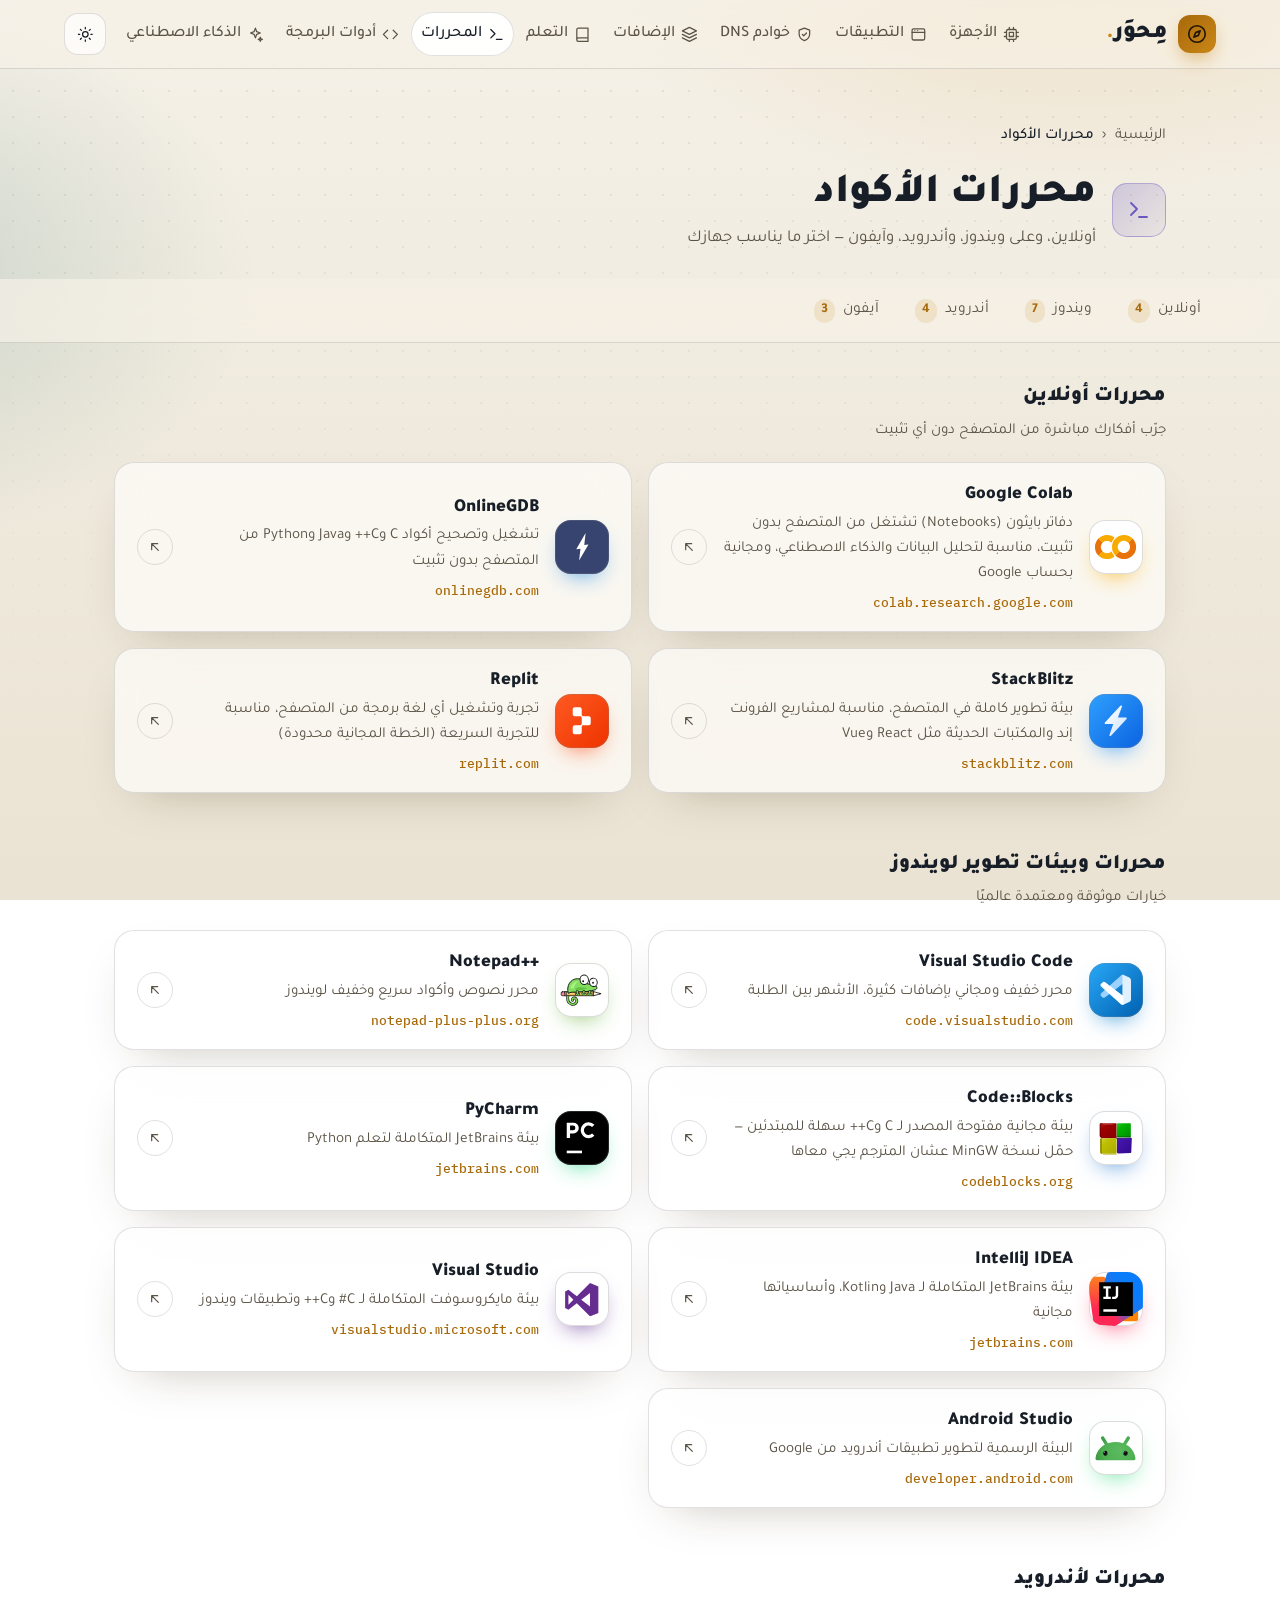
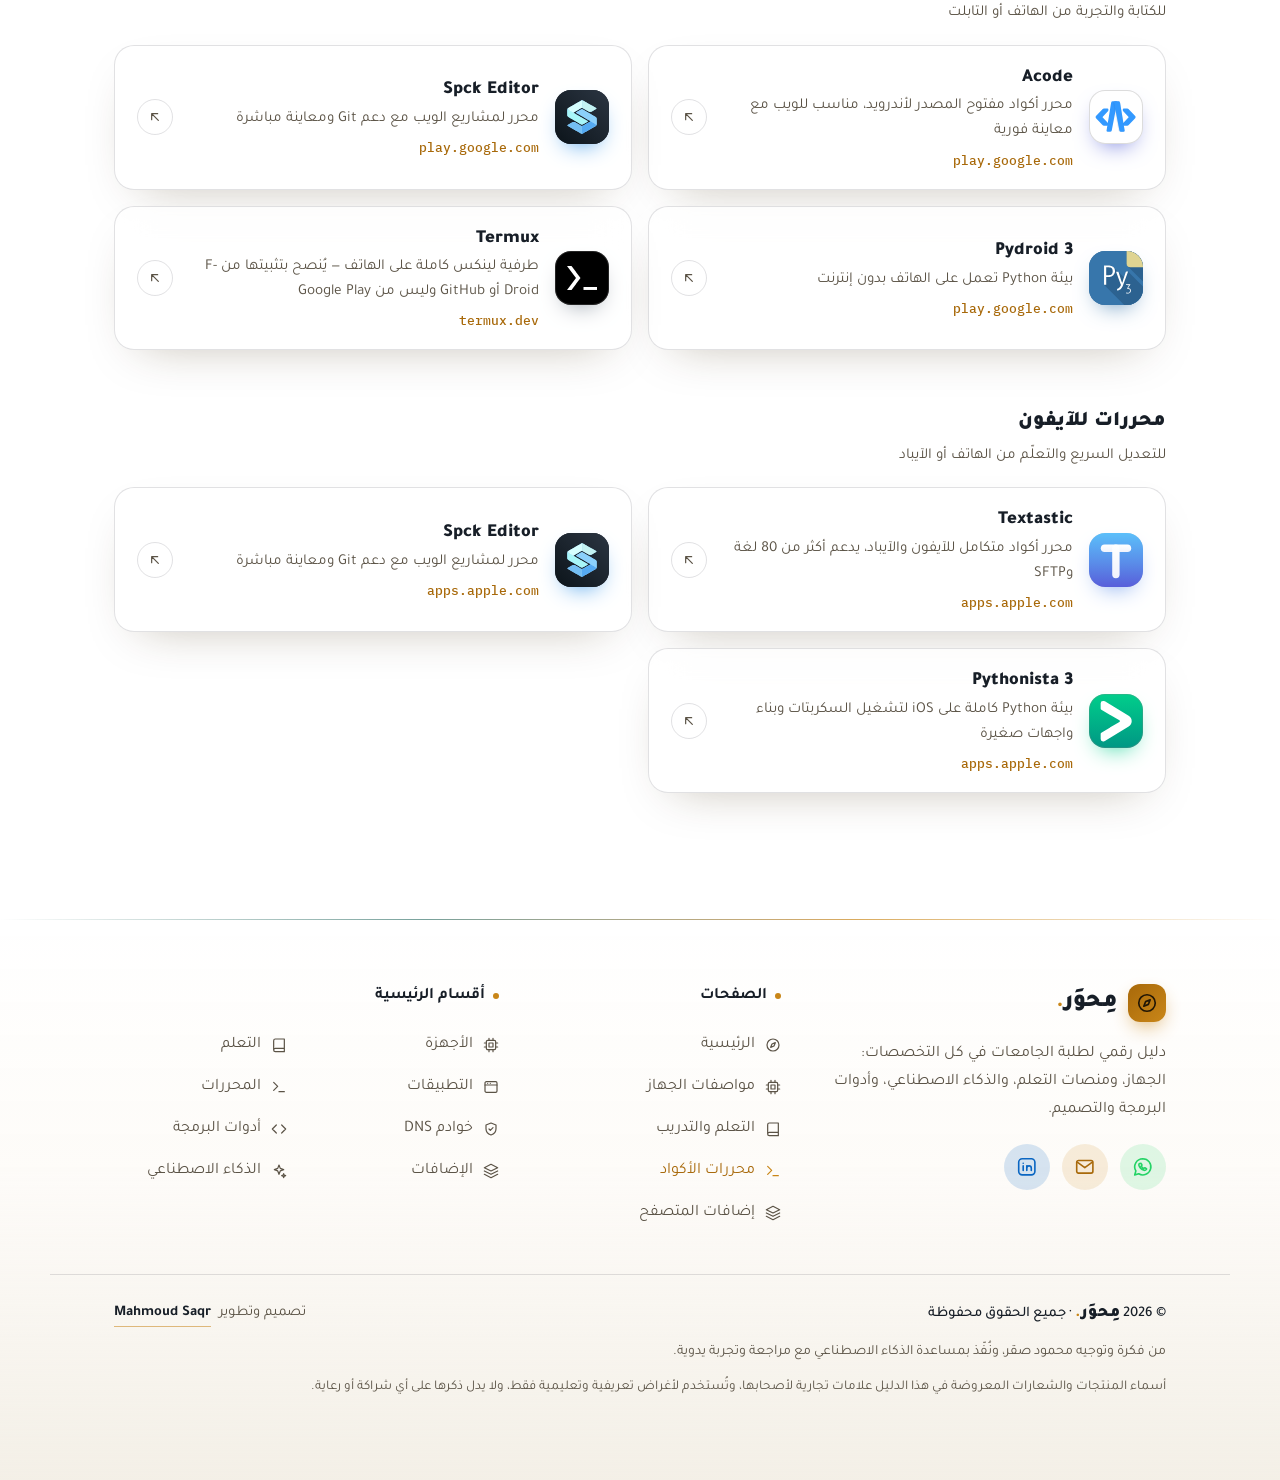
==== editors.html @ abe81de4 "Add PWA support (manifest, service worker, icons) and fix footer email link" ====
<!DOCTYPE html>
<html lang="ar" dir="rtl">
<head>
<meta charset="UTF-8">
<meta name="viewport" content="width=device-width, initial-scale=1, viewport-fit=cover">
<meta name="theme-color" content="#0B0F16">
<meta name="description" content="محررات أكواد أونلاين وعلى ويندوز وأندرويد وآيفون، اختر ما يناسب جهازك.">
<title>محررات الأكواد&nbsp;&nbsp;مِحوَر.</title>
<link rel="icon" href="assets/img/favicon.svg" type="image/svg+xml">
<link rel="manifest" href="manifest.webmanifest">
<link rel="apple-touch-icon" href="assets/img/apple-touch-icon.png">
<meta name="mobile-web-app-capable" content="yes">
<meta name="apple-mobile-web-app-capable" content="yes">
<meta name="apple-mobile-web-app-title" content="مِحوَر">
<meta name="apple-mobile-web-app-status-bar-style" content="black-translucent">
<script>
/* apply the saved theme before first paint (no flash when moving between pages) */
(function(){var r=document.documentElement,s=null;try{s=localStorage.getItem('mihwar-theme')}catch(e){}
var t=s||(matchMedia('(prefers-color-scheme: light)').matches?'light':'dark');r.dataset.theme=t;
var m=document.querySelector('meta[name=theme-color]');if(m)m.content=t==='light'?'#F5F1E8':'#0B0F16';})();
</script>
<script type="speculationrules">{"prefetch":[{"where":{"href_matches":"/*.html"},"eagerness":"moderate"}]}</script>
<link rel="preconnect" href="https://fonts.googleapis.com">
<link rel="preconnect" href="https://fonts.gstatic.com" crossorigin>
<link href="https://fonts.googleapis.com/css2?family=Tajawal:wght@400;500;700;900&family=IBM+Plex+Mono:wght@500&display=swap" rel="stylesheet">
<link rel="stylesheet" href="assets/css/base.css">
<link rel="stylesheet" href="assets/css/components.css">
<link rel="stylesheet" href="assets/css/editors.css">
</head>
<body id="top" data-page="editors">
<a class="skip" href="#main">تخطَّ إلى المحتوى</a>

<svg width="0" height="0" style="position:absolute" aria-hidden="true">
<defs>
<symbol id="compass" viewBox="0 0 24 24"><circle cx="12" cy="12" r="9"/><path d="m15.5 8.5-2 5-5 2 2-5z"/></symbol>
<symbol id="cpu" viewBox="0 0 24 24"><rect x="5" y="5" width="14" height="14" rx="2"/><rect x="9" y="9" width="6" height="6"/><path d="M9 2v3M15 2v3M9 19v3M15 19v3M2 9h3M2 15h3M19 9h3M19 15h3"/></symbol>
<symbol id="board" viewBox="0 0 24 24"><rect x="3" y="3" width="18" height="18" rx="3"/><path d="M8 8h4v4M12 12h4M8 16h3M16 8v.01M16 16v.01"/></symbol>
<symbol id="ram" viewBox="0 0 24 24"><rect x="2" y="7" width="20" height="10" rx="2"/><path d="M6 17v3M10 17v3M14 17v3M18 17v3M6 11h2M11 11h2M16 11h2"/></symbol>
<symbol id="monitor" viewBox="0 0 24 24"><rect x="2" y="4" width="20" height="13" rx="2"/><path d="M8 21h8M12 17v4"/></symbol>
<symbol id="drive" viewBox="0 0 24 24"><path d="M22 12H2M5.45 5.11 2 12v6a2 2 0 0 0 2 2h16a2 2 0 0 0 2-2v-6l-3.45-6.89A2 2 0 0 0 16.76 4H7.24a2 2 0 0 0-1.79 1.11zM6 16h.01M10 16h.01"/></symbol>
<symbol id="zap" viewBox="0 0 24 24"><path d="M13 2 3 14h9l-1 8 10-12h-9z"/></symbol>
<symbol id="gpu" viewBox="0 0 24 24"><rect x="2" y="7" width="20" height="10" rx="2"/><circle cx="8" cy="12" r="2.3"/><circle cx="15" cy="12" r="2.3"/><path d="M2 17v2M6 17v2M18 17v2M22 17v2"/></symbol>
<symbol id="battery" viewBox="0 0 24 24"><rect x="2" y="7" width="18" height="10" rx="2"/><path d="M22 10.5v3"/><path d="M6 12h8"/></symbol>
<symbol id="book" viewBox="0 0 24 24"><path d="M4 19.5A2.5 2.5 0 0 1 6.5 17H20V3H6.5A2.5 2.5 0 0 0 4 5.5zM4 19.5A2.5 2.5 0 0 0 6.5 22H20v-5"/></symbol>
<symbol id="code" viewBox="0 0 24 24"><path d="m16 18 6-6-6-6M8 6l-6 6 6 6"/></symbol>
<symbol id="globe" viewBox="0 0 24 24"><circle cx="12" cy="12" r="10"/><path d="M2 12h20M12 2a15 15 0 0 1 0 20 15 15 0 0 1 0-20"/></symbol>
<symbol id="search" viewBox="0 0 24 24"><circle cx="11" cy="11" r="7"/><path d="m21 21-4.3-4.3"/></symbol>
<symbol id="chat" viewBox="0 0 24 24"><path d="M21 15a2 2 0 0 1-2 2H7l-4 4V5a2 2 0 0 1 2-2h14a2 2 0 0 1 2 2z"/></symbol>
<symbol id="trophy" viewBox="0 0 24 24"><path d="M8 21h8M12 17v4M7 4h10v5a5 5 0 0 1-10 0zM17 5h3v2a3 3 0 0 1-3 3M7 5H4v2a3 3 0 0 0 3 3"/></symbol>
<symbol id="branch" viewBox="0 0 24 24"><path d="M6 3v12M18 9a3 3 0 1 0 0-6 3 3 0 0 0 0 6zM6 21a3 3 0 1 0 0-6 3 3 0 0 0 0 6zM18 9a9 9 0 0 1-9 9"/></symbol>
<symbol id="target" viewBox="0 0 24 24"><circle cx="12" cy="12" r="10"/><circle cx="12" cy="12" r="6"/><circle cx="12" cy="12" r="2"/></symbol>
<symbol id="layers" viewBox="0 0 24 24"><path d="m12 2 10 5-10 5L2 7zM2 12l10 5 10-5M2 17l10 5 10-5"/></symbol>
<symbol id="terminal" viewBox="0 0 24 24"><path d="m4 17 6-6-6-6M12 19h8"/></symbol>
<symbol id="window" viewBox="0 0 24 24"><rect x="3" y="4" width="18" height="16" rx="2"/><path d="M3 9h18M7 6.5h.01M11 6.5h.01"/></symbol>
<symbol id="bot" viewBox="0 0 24 24"><rect x="4" y="8" width="16" height="12" rx="3"/><path d="M12 8V4M9 13v2M15 13v2"/></symbol>
<symbol id="sparkles" viewBox="0 0 24 24"><path d="m12 3 1.9 5.1L19 10l-5.1 1.9L12 17l-1.9-5.1L5 10l5.1-1.9zM19 16l.8 2.2L22 19l-2.2.8L19 22l-.8-2.2L16 19l2.2-.8z"/></symbol>
<symbol id="out" viewBox="0 0 24 24"><path d="M17 17 7 7M16 7H7v9"/></symbol>
<symbol id="alert" viewBox="0 0 24 24"><path d="M10.3 3.9 1.8 18a2 2 0 0 0 1.7 3h17a2 2 0 0 0 1.7-3L13.7 3.9a2 2 0 0 0-3.4 0zM12 9v4M12 17h.01"/></symbol>
<symbol id="info" viewBox="0 0 24 24"><circle cx="12" cy="12" r="10"/><path d="M12 16v-4M12 8h.01"/></symbol>
<symbol id="shield" viewBox="0 0 24 24"><path d="M12 3 4.5 6v5.5c0 4.5 3.2 8 7.5 9.5 4.3-1.5 7.5-5 7.5-9.5V6zM9 12l2 2 4-4"/></symbol>
<symbol id="menu" viewBox="0 0 24 24"><path d="M4 6h16M4 12h16M4 18h16"/></symbol>
<symbol id="x" viewBox="0 0 24 24"><path d="M18 6 6 18M6 6l12 12"/></symbol>
<symbol id="sun" viewBox="0 0 24 24"><circle cx="12" cy="12" r="4"/><path d="M12 2v2M12 20v2M4.9 4.9l1.4 1.4M17.7 17.7l1.4 1.4M2 12h2M20 12h2M4.9 19.1l1.4-1.4M17.7 6.3l1.4-1.4"/></symbol>
<symbol id="moon" viewBox="0 0 24 24"><path d="M21 12.8A9 9 0 1 1 11.2 3a7 7 0 0 0 9.8 9.8z"/></symbol>
<symbol id="up" viewBox="0 0 24 24"><path d="M12 19V5M5 12l7-7 7 7"/></symbol>
<symbol id="arrow-l" viewBox="0 0 24 24"><path d="M19 12H5M11 6l-6 6 6 6"/></symbol>
<symbol id="arrow-r" viewBox="0 0 24 24"><path d="M5 12h14M13 6l6 6-6 6"/></symbol>
<symbol id="whatsapp" viewBox="0 0 24 24"><path d="M12 3a9 9 0 0 0-7.7 13.6L3 21l4.5-1.2A9 9 0 1 0 12 3z"/><path d="M9.2 8.3c.3-.4.9-.4 1.1.1l.7 1.5c.1.3 0 .6-.2.8l-.5.5c.6 1.1 1.5 2 2.7 2.6l.5-.5c.2-.2.5-.3.8-.2l1.5.7c.5.2.5.8.1 1.2-.8.9-2 1.1-3.1.6-2.6-1.1-4.4-3-5.1-5.4-.2-.9.1-1.5.5-1.9z"/></symbol><symbol id="linkedin" viewBox="0 0 24 24"><rect x="3" y="3" width="18" height="18" rx="4"/><path d="M8 11v5M8 8v.01M12 16v-5M12 13.500c0-1.400 1-2.500 2.500-2.500s2.500 1.100 2.500 2.500V16"/></symbol>
<symbol id="mail" viewBox="0 0 24 24"><rect x="3" y="5" width="18" height="14" rx="2"/><path d="m4 7 8 6 8-6"/></symbol>
<symbol id="ban" viewBox="0 0 24 24"><circle cx="12" cy="12" r="9"/><path d="M5.6 5.6l12.8 12.8"/></symbol>
<symbol id="family" viewBox="0 0 24 24"><circle cx="9" cy="8" r="3"/><path d="M3.5 19c0-3 2.5-5 5.5-5s5.5 2 5.5 5"/><circle cx="17" cy="9" r="2.4"/><path d="M16 14.2c2.6-.2 4.5 1.6 4.5 4.3"/></symbol>
<symbol id="router" viewBox="0 1 24 24"><path fill="currentColor" stroke="none" fill-rule="evenodd" d="M4.5 12.5h15A2.5 2.5 0 0 1 22 15v3a2.5 2.5 0 0 1-2.5 2.5h-15A2.5 2.5 0 0 1 2 18v-3a2.5 2.5 0 0 1 2.5-2.5zM5.5 15.6a1 1 0 1 0 0 2 1 1 0 0 0 0-2zM9.1 15.6a1 1 0 1 0 0 2 1 1 0 0 0 0-2z"/><path fill="none" stroke="currentColor" stroke-width="1.8" stroke-linecap="round" d="M6.5 12.5 4.6 5.5M17.5 12.5l1.9-7"/></symbol>
<symbol id="phone" viewBox="0 0 24 24"><rect x="7" y="3" width="10" height="18" rx="2.5"/><path d="M11 18h2"/></symbol>
<symbol id="os-android" viewBox="0 -1 24 24"><path fill="currentColor" stroke="none" fill-rule="evenodd" d="M3.5 17a8.5 8.5 0 0 1 17 0zM7.5 12.8a1.1 1.1 0 1 0 2.2 0 1.1 1.1 0 1 0-2.2 0zM14.3 12.8a1.1 1.1 0 1 0 2.2 0 1.1 1.1 0 1 0-2.2 0z"/><path fill="none" stroke="currentColor" stroke-width="1.6" stroke-linecap="round" d="M7.4 10.6 5 6M16.6 10.6 19 6"/></symbol>
<symbol id="os-windows" viewBox="0 0 24 24"><path fill="currentColor" stroke="none" d="M3 3h8.4v8.4H3zM12.6 3H21v8.4h-8.4zM3 12.6h8.4V21H3zM12.6 12.6H21V21h-8.4z"/></symbol>
<symbol id="fan" viewBox="0 0 24 24"><path d="M12 12c0-3 2-7 5-7 2 0 3 2 3 4 0 3-3 5-6 5"/><path d="M12 12c-3 0-7-2-7-5 0-2 2-3 4-3 3 0 5 3 5 6"/><path d="M12 12c0 3-2 7-5 7-2 0-3-2-3-4 0-3 3-5 6-5"/><path d="M12 12c3 0 7 2 7 5 0 2-2 3-4 3-3 0-5-3-5-6"/><circle cx="12" cy="12" r="1.6"/></symbol>
<symbol id="ports" viewBox="0 0 24 24"><path d="M9 2v6M15 2v6"/><path d="M6 8h12v4a6 6 0 0 1-12 0z"/><path d="M12 18v4"/></symbol>
<symbol id="briefcase" viewBox="0 0 24 24"><rect x="2" y="7" width="20" height="13" rx="2"/><path d="M8 7V5a2 2 0 0 1 2-2h4a2 2 0 0 1 2 2v2"/><path d="M2 13h20"/></symbol>
<symbol id="apple" viewBox="-1 -1 26 26"><path fill="currentColor" stroke="none" d="M12.152 6.896c-.948 0-2.415-1.078-3.96-1.04-2.04.027-3.91 1.183-4.961 3.014-2.117 3.675-.546 9.103 1.519 12.09 1.013 1.454 2.208 3.09 3.792 3.039 1.52-.065 2.09-.987 3.935-.987 1.831 0 2.35.987 3.96.948 1.637-.026 2.676-1.48 3.676-2.948 1.156-1.688 1.636-3.325 1.662-3.415-.039-.013-3.182-1.221-3.22-4.857-.026-3.04 2.48-4.494 2.597-4.559-1.429-2.09-3.623-2.324-4.39-2.376-2-.156-3.675 1.09-4.61 1.09zM15.53 3.83c.843-1.012 1.4-2.427 1.245-3.83-1.207.052-2.662.805-3.532 1.818-.78.896-1.454 2.338-1.273 3.714 1.338.104 2.715-.688 3.559-1.701"/></symbol>
</defs>
</svg>

<header>
  <div class="bar">
    <a class="logo" href="index.html" aria-label="محور"><span class="mark"><svg class="i"><use href="#compass"/></svg></span><span>مِحوَر<b>.</b></span></a>
    <nav class="links" aria-label="التنقل الرئيسي">
      <a href="specs.html" data-sec="hardware"><svg class="i"><use href="#cpu"/></svg>الأجهزة</a>
      <a href="index.html#apps" data-sec="apps"><svg class="i"><use href="#window"/></svg>التطبيقات</a>
      <a href="index.html#dns" data-sec="dns"><svg class="i"><use href="#shield"/></svg>خوادم DNS</a>
      <a href="extensions.html" data-sec="extensions"><svg class="i"><use href="#layers"/></svg>الإضافات</a>
      <a href="learn.html" data-sec="platforms"><svg class="i"><use href="#book"/></svg>التعلم</a>
      <a href="index.html#editors" data-sec="editors" class="on" aria-current="page"><svg class="i"><use href="#terminal"/></svg>المحررات</a>
      <a href="index.html#tools" data-sec="tools"><svg class="i"><use href="#code"/></svg>أدوات البرمجة</a>
      <a href="index.html#ai" data-sec="ai"><svg class="i"><use href="#sparkles"/></svg>الذكاء الاصطناعي</a>
    </nav>
    <button class="ib" id="themeBtn" aria-label="تبديل الوضع الفاتح والداكن"><svg class="i moon"><use href="#moon"/></svg><svg class="i sun"><use href="#sun"/></svg></button>
    <button class="ib" id="menuBtn" aria-label="القائمة" aria-expanded="false"><svg class="i"><use href="#menu"/></svg></button>
  </div>
</header>

<div class="drawer" id="drawer">
      <p class="dhead">الصفحات</p>
      <a href="index.html"><svg class="i"><use href="#compass"/></svg>الرئيسية</a>
      <a href="specs.html"><svg class="i"><use href="#cpu"/></svg>مواصفات الجهاز</a>
      <a href="learn.html"><svg class="i"><use href="#book"/></svg>التعلم والتدريب</a>
      <a href="editors.html" aria-current="page"><svg class="i"><use href="#terminal"/></svg>محررات الأكواد</a>
      <a href="extensions.html"><svg class="i"><use href="#layers"/></svg>إضافات المتصفح</a>
      <p class="dhead">أقسام الصفحة الرئيسية</p>
      <a href="index.html#hardware"><svg class="i"><use href="#cpu"/></svg>الأجهزة</a>
      <a href="index.html#apps"><svg class="i"><use href="#window"/></svg>التطبيقات</a>
      <a href="index.html#dns"><svg class="i"><use href="#shield"/></svg>خوادم DNS</a>
      <a href="index.html#extensions"><svg class="i"><use href="#layers"/></svg>الإضافات</a>
      <a href="index.html#tools"><svg class="i"><use href="#code"/></svg>أدوات البرمجة</a>
      <a href="index.html#ai"><svg class="i"><use href="#sparkles"/></svg>الذكاء الاصطناعي</a>
</div>

<button class="totop" id="topBtn" aria-label="العودة لأعلى الصفحة"><svg class="i"><use href="#up"/></svg></button>

<main id="main">
<section class="wrap pagehero">
  <nav class="crumbs" aria-label="مسار الصفحة"><a href="index.html">الرئيسية</a><span aria-hidden="true">‹</span><b aria-current="page">محررات الأكواد</b></nav>
  <div class="sec-head"><span class="ico" style="--c:var(--violet)"><svg class="i"><use href="#terminal"/></svg></span><div><h1>محررات الأكواد</h1><p>أونلاين، وعلى ويندوز، وأندرويد، وآيفون — اختر ما يناسب جهازك</p></div></div>
</section>
<nav class="subnav" aria-label="أقسام الصفحة"><ul><li><a href="#online">أونلاين<b>4</b></a></li><li><a href="#windows">ويندوز<b>7</b></a></li><li><a href="#android">أندرويد<b>4</b></a></li><li><a href="#ios">آيفون<b>3</b></a></li></ul></nav>
<section id="editors">
  <div class="wrap">
<div class="ide-pane" id="online">
<h3 class="ide-h">محررات أونلاين<small>جرّب أفكارك مباشرة من المتصفح دون أي تثبيت</small></h3>
<ul class="ide-grid">
<li><a class="ide-card" style="--c:#F9AB00" href="https://colab.research.google.com/" target="_blank" rel="noopener"><span class="ide-lg" style="background:#fff"><svg viewBox="0 0 225 132" style="width:76%;height:auto" aria-hidden="true"><path fill="#E87109" fill-rule="evenodd" d="M150.2 131.8C149.9 131.5 148.1 131.2 146.7 131.2C146.2 131.2 145.5 131 145 130.9C144.6 130.7 143.7 130.4 143.1 130.3C138.2 129.4 125.2 123.6 122 120.8C121.3 120.2 120.3 119.5 120 119.3C119.6 119.1 118.5 118.3 117.5 117.3C116.5 116.4 115.4 115.5 115.1 115.4C114.4 115 113.1 113.7 112.6 112.9C112.2 112.3 134.4 89.8 135.5 89.8C135.6 89.8 136.3 90.4 137 91.1C137.7 91.7 138.5 92.4 138.8 92.6C139.2 92.7 139.9 93.2 140.5 93.7C141.8 94.7 146.1 96.8 147 96.9C147.3 96.9 148 97.2 148.5 97.4C149 97.6 149.6 97.8 149.8 97.8C150 97.8 150.5 98 151 98.2C153.5 99.1 162.7 99.1 165.2 98.1C165.5 98 166.1 97.8 166.6 97.8C169 97.5 174.3 95.3 176.5 93.7C177.1 93.2 177.9 92.7 178.3 92.5C179.4 91.9 184.8 86.4 185.4 85.4C185.7 85 186.2 84.1 186.7 83.5C187.7 82.2 189.8 77.9 189.9 77C189.9 76.7 190.2 76 190.4 75.5C190.6 75 190.8 74.4 190.8 74.2C190.8 74.1 191 73.4 191.3 72.7C192 70.7 192 60.3 191.3 58.3C191.1 57.6 190.8 56.5 190.7 55.9C190.5 55.1 190.2 54.1 189.7 53.2C189.3 52.4 188.9 51.2 188.7 50.5C188.5 49.8 188.1 49 187.7 48.5C187.3 48 186.8 47.3 186.7 47C186.5 46.7 186 46 185.6 45.5C185.2 45 184.8 44.5 184.8 44.5C184.8 44.4 184.6 44.1 184.4 43.9C184.1 43.6 183.7 43.1 183.4 42.6L183 41.8L194.3 30.5C200.5 24.3 205.7 19.2 205.8 19.2C206.1 19.2 209.7 22.9 210.3 23.9C210.6 24.4 211.3 25.4 211.8 26C212.4 26.6 213.1 27.5 213.4 28.1C214 29.1 214.9 30.4 216.3 32.4C217.3 33.9 221.2 41.5 221.2 42.1C221.2 42.4 221.4 43 221.6 43.5C221.8 44 222.1 44.6 222.1 45C222.2 45.3 222.4 46 222.6 46.5C222.8 46.9 223.1 48 223.3 48.7C223.4 49.5 223.6 50.5 223.8 51C224 51.5 224.2 52.5 224.3 53.7C224.4 55 224.5 55.8 224.7 56.1C225.1 56.7 225.1 76.3 224.7 76.9C224.6 77.1 224.4 77.9 224.3 78.7C224.2 79.5 224 80.6 223.8 81.2C223.5 81.9 223.3 82.8 223.2 83.2C222.8 86.6 217.9 97.9 215.3 101.6C213.8 103.7 213 104.9 212.5 105.8C212.2 106.3 211.8 106.8 211.6 107C211.3 107.2 211.2 107.4 211.2 107.5C211.2 107.8 201 117.8 200 118.3C199.5 118.6 198.6 119.3 197.9 119.9C197.2 120.5 196.4 121.1 196.1 121.3C195.8 121.4 195.1 121.9 194.5 122.3C193.2 123.3 183.5 128.2 182.9 128.2C182.6 128.2 182 128.4 181.5 128.6C181 128.8 180.4 129.1 180 129.1C179.7 129.2 179 129.4 178.5 129.6C178 129.8 177.3 130.1 176.8 130.2C175.4 130.4 174.5 130.6 173.8 130.9C173.5 131.1 172.8 131.2 172.3 131.2C170.9 131.2 169.1 131.5 168.8 131.8C168.4 132.1 150.5 132.1 150.2 131.8ZM17.2 111C16.1 109.9 15.1 108.7 14.7 108.1C14.4 107.6 13.7 106.6 13.2 106C12.6 105.4 11.9 104.5 11.6 103.9C11 102.9 10.1 101.6 8.7 99.6C7.6 98 5.1 93.1 4.7 91.5C4.5 90.8 4 89.7 3.6 89C3.2 88.1 2.9 87.2 2.7 86.2C2.6 85.4 2.4 84.5 2.2 84.2C2.1 83.9 1.9 83 1.7 82.2C1.6 81.5 1.4 80.5 1.2 80C1 79.6 0.8 78.6 0.8 77.5C0.7 76.3 0.5 75.5 0.3 75.1C-0.2 74 -0.2 58 0.3 56.9C0.5 56.5 0.7 55.7 0.8 54.6C0.8 53.5 1 52.5 1.3 51.8C1.5 51.1 1.7 50.2 1.8 49.8C2.2 46.3 8.1 33 10.7 29.5C11.1 28.9 11.6 28.2 11.7 27.9C11.9 27.6 12.2 27.2 12.4 27C12.6 26.9 12.8 26.7 12.8 26.6C12.8 26.5 13.4 25.8 14.1 25.1C14.8 24.3 15.5 23.4 15.6 23C15.8 22.7 16.4 22 16.9 21.5C17.4 21 17.8 20.6 17.8 20.5C17.8 20.5 18.1 20.1 18.5 19.8L19.1 19.2L30.6 30.8L42.1 42.4L41.2 43.4C40.6 43.9 40.2 44.4 40.2 44.4C40.2 44.5 39.6 45.2 38.9 45.9C36.8 48.3 33.7 55.1 33.2 58.3C33.2 58.7 32.9 59.6 32.7 60.3C32 62.3 32 70.7 32.7 72.7C33 73.4 33.2 74.1 33.2 74.2C33.2 74.4 33.4 75 33.6 75.5C33.8 76 34.1 76.7 34.1 77.1C34.2 77.9 37.3 84.1 38.3 85.5C38.8 86.1 39.3 86.9 39.5 87.3C39.8 87.7 40.4 88.5 40.9 89C41.4 89.5 41.8 90 41.8 90.1C41.8 90.3 19.5 112.7 19.2 112.8C19.1 112.8 18.2 112 17.2 111Z"/><path fill="#F8AA00" fill-rule="evenodd" d="M57.1 131.7C56.9 131.5 56.4 131.4 54.9 131.3C53.6 131.2 52.6 131.1 52.1 130.9C51.6 130.7 50.7 130.5 50 130.4C49.4 130.2 48.5 130 48 129.8C47.5 129.6 46.6 129.4 45.9 129.3C45.1 129.2 44.2 128.9 43 128.3C42 127.9 40.8 127.4 40.3 127.3C39 126.9 33.9 124.3 32.4 123.3C30.4 121.9 29.1 121 28.1 120.4C27.5 120.1 26.6 119.4 26 118.8C25.4 118.3 24.5 117.6 23.9 117.3C23.3 116.9 22.1 115.8 20.9 114.6L18.8 112.6L30.2 101.2L41.7 89.8L42.5 90.5C42.9 91 43.6 91.5 44 91.6C44.3 91.8 45.3 92.5 46 93.2C48 94.9 51.9 96.8 56.6 98.4L60.1 99.6L65.5 99.6C70.9 99.6 70.9 99.6 72.2 99.1C72.9 98.9 73.7 98.7 74 98.7C76.4 98.7 84 95 86.6 92.6C89.4 90.1 89.9 90.2 92.2 93.3C92.7 94 93.4 95.2 93.8 96C94.2 96.8 94.9 97.9 95.3 98.5C95.8 99.1 96.4 100.2 96.8 101C97.2 101.8 97.9 102.9 98.3 103.5C98.8 104.1 99.7 105.7 100.3 107C101 108.3 101.9 109.9 102.3 110.5C102.8 111.1 103.5 112.3 103.9 113.1C104.3 113.9 104.9 115 105.3 115.5C107.1 117.9 106.5 118.8 101.1 122.2C100.5 122.6 99.7 123.2 99.2 123.5C98.1 124.3 93 126.9 91.7 127.3C91.2 127.4 90 127.9 89 128.3C87.8 128.9 86.9 129.2 86.1 129.3C85.4 129.4 84.5 129.6 84 129.8C83.5 130 82.6 130.2 82 130.4C81.3 130.5 80.4 130.7 79.9 130.9C79.4 131.1 78.4 131.2 77.1 131.3C75.7 131.4 75.1 131.5 74.9 131.7C74.4 132.1 57.5 132.1 57.1 131.7ZM111.3 112C110.7 111.4 109.9 110.5 109.6 110C109.3 109.4 108.4 108.3 107.6 107.4C106.8 106.6 105.9 105.4 105.6 104.9C105 103.9 104.1 102.6 102.7 100.6C99.9 96.7 94.7 83.5 94.7 80.5C94.7 79.8 94.5 79 94.2 78C93.7 76.5 93.7 76.5 93.7 66C93.7 55.5 93.7 55.5 94.2 54C94.4 53.2 94.7 52.3 94.7 52C94.7 51.7 94.9 50.8 95.2 50C95.4 49.2 95.7 48.3 95.7 48C95.7 47.3 97 43.3 97.7 41.9C98 41.3 98.5 40.2 98.7 39.5C99.1 37.9 100.6 34.9 101.7 33.5C102.1 32.9 102.8 31.7 103.2 30.9C103.7 30 104.4 28.9 105.1 28.1C105.7 27.4 106.4 26.4 106.7 25.9C107.5 24.6 117.6 14.5 118.9 13.7C119.5 13.4 120.4 12.7 121.1 12.1C121.9 11.4 123 10.7 123.9 10.2C124.7 9.8 125.9 9.1 126.5 8.7C129.7 6.3 140.9 2 144.6 1.7C145.5 1.6 146.5 1.4 147 1.2C147.8 0.8 148.4 0.8 150.9 0.7C153.3 0.6 153.9 0.5 154.1 0.3C154.6 -0.2 164.4 -0.2 164.9 0.3C165.1 0.5 165.7 0.6 168.1 0.7C170.6 0.8 171.2 0.8 171.9 1.1C172.4 1.3 173.3 1.5 173.9 1.6C174.6 1.7 175.6 2 176.2 2.2C176.9 2.5 177.7 2.7 177.9 2.7C179.8 2.7 192.5 8.4 195.5 10.7C196.1 11.1 196.8 11.6 197.1 11.7C197.4 11.9 198.3 12.5 199 13.2C199.8 13.8 200.7 14.5 201.1 14.7C201.4 14.9 202.7 16 203.9 17.2L206.1 19.3L194.7 30.7L183.3 42.1L182 40.9C181.3 40.3 180.4 39.6 180.1 39.4C179.7 39.2 178.7 38.5 178 37.8C175.8 36 167.2 32.3 165 32.3C164.7 32.3 163.9 32.1 163.2 31.9C161.4 31.2 155.5 31.2 154 31.8C153.5 32 152.5 32.2 151.6 32.3C148.7 32.6 142.4 35.2 139.5 37.3C138.9 37.8 138.1 38.3 137.7 38.5C136.5 39.2 133.1 42.7 132.4 43.9C132.1 44.4 131.3 45.4 130.7 46.1C128.7 48.4 125.3 56.8 125.3 59.5C125.3 60.2 125.2 61 124.8 62C124.4 63.3 124.3 63.7 124.3 65.5C124.3 67.3 124.4 67.7 124.8 69C125.2 70 125.3 70.8 125.3 71.5C125.3 74.9 129.7 83.8 133.2 87.4L135.6 89.9L124 101.5L112.3 113.1L111.3 112ZM30.4 31.3C24 24.9 18.8 19.6 18.8 19.5C18.8 19.3 22.3 16 23 15.7C23.3 15.5 24.2 14.8 24.9 14.3C25.6 13.7 26.6 12.9 27.1 12.6C28.1 12 29.4 11.1 31.4 9.7C34.6 7.4 45.2 2.7 47.1 2.7C47.3 2.7 48.1 2.5 48.8 2.2C49.4 2 50.4 1.7 51.1 1.6C51.7 1.5 52.6 1.3 53.1 1.1C53.7 0.9 54.5 0.8 56.4 0.7C58.3 0.6 58.9 0.5 59.1 0.3C59.6 -0.2 71.4 -0.1 71.9 0.3C72.1 0.5 72.7 0.6 75.1 0.7C77.6 0.8 78.2 0.8 78.9 1.1C79.4 1.3 80.3 1.5 81 1.6C81.6 1.8 82.5 2 83 2.2C83.5 2.4 84.4 2.6 85.1 2.7C85.9 2.8 86.8 3.1 88 3.7C89 4.1 90.2 4.6 90.7 4.7C92.1 5.1 99.2 8.7 100.5 9.7C101.1 10.1 101.8 10.6 102 10.7C105.9 12.7 106.9 14.5 105.2 16.7C104.8 17.2 104 18.7 103.3 20C102.7 21.3 101.8 22.9 101.3 23.5C100.9 24.1 100.2 25.2 99.8 26C99.4 26.8 98.8 27.9 98.3 28.5C97.9 29.1 97 30.7 96.3 32C95.7 33.3 94.8 34.9 94.3 35.5C93.9 36.1 93.2 37.3 92.8 38.1C90.8 42 89.6 42.4 87 39.9C86.1 39 85.3 38.5 84.1 37.9C83.3 37.5 82.1 36.8 81.6 36.4C80.5 35.6 74.1 33.3 73 33.3C72.7 33.3 71.9 33.1 71.2 32.9C69.9 32.4 69.9 32.4 66 32.4C62.1 32.4 62.1 32.4 60.8 32.9C60.1 33.1 59.3 33.3 59 33.3C57.6 33.3 50.2 36.1 48.8 37.1C48.3 37.5 47.5 38.1 46.9 38.4C46.3 38.8 44.9 39.9 43.9 41L41.9 42.8L30.4 31.3Z"/></svg></span><span class="tx"><span class="nm"><bdi>Google Colab</bdi></span><span class="ds">دفاتر بايثون (Notebooks) تشتغل من المتصفح بدون تثبيت، مناسبة لتحليل البيانات والذكاء الاصطناعي، ومجانية بحساب Google</span><span class="host" dir="ltr">colab.research.google.com</span></span><span class="go"><svg class="i"><use href="#out"/></svg></span></a></li>
<li><a class="ide-card" style="--c:#1E88E5" href="https://onlinegdb.com/" target="_blank" rel="noopener"><span class="ide-lg" style="background:#374470"><svg viewBox="0 0 600 600" style="width:72%;height:72%" aria-hidden="true"><rect width="600" height="600" fill="#374470"/><path fill="#fff" d="M248.5 502.5L269.8 319.0L209.4 327.0L206.7 322.9L348.9 77.8L328.4 261.2L393.5 253.7Z"/></svg></span><span class="tx"><span class="nm"><bdi>OnlineGDB</bdi></span><span class="ds">تشغيل وتصحيح أكواد C وC++ وJava وPython من المتصفح بدون تثبيت</span><span class="host" dir="ltr">onlinegdb.com</span></span><span class="go"><svg class="i"><use href="#out"/></svg></span></a></li>
<li><a class="ide-card" style="--c:#1389FD" href="https://stackblitz.com/" target="_blank" rel="noopener"><span class="ide-lg" style="background:linear-gradient(135deg,#2FA0FF,#0B63E0)"><svg class="lg" viewBox="14 8 100 112" aria-hidden="true"><defs><linearGradient id="sbe" x1="0" y1="0" x2="1" y2="1"><stop offset="0" stop-color="#fff"/><stop offset="1" stop-color="#CFE4FF"/></linearGradient></defs><path d="M82 16 30 72h30l-14 40 52-56H67z" fill="url(#sbe)" stroke="url(#sbe)" stroke-width="6" stroke-linejoin="round"/></svg></span><span class="tx"><span class="nm"><bdi>StackBlitz</bdi></span><span class="ds">بيئة تطوير كاملة في المتصفح، مناسبة لمشاريع الفرونت إند والمكتبات الحديثة مثل React وVue</span><span class="host" dir="ltr">stackblitz.com</span></span><span class="go"><svg class="i"><use href="#out"/></svg></span></a></li>
<li><a class="ide-card" style="--c:#FF4A14" href="https://replit.com/" target="_blank" rel="noopener"><span class="ide-lg" style="background:linear-gradient(135deg,#FF5A22,#EE3300)"><svg viewBox="24 12 80 104" aria-hidden="true"><path fill="#fff" d="M42 22H58A6 6 0 0 1 64 28V45.5A4.5 4.5 0 0 0 68.5 50H86A6 6 0 0 1 92 56V72A6 6 0 0 1 86 78H68.5A4.5 4.5 0 0 0 64 82.5V100A6 6 0 0 1 58 106H42A6 6 0 0 1 36 100V84A6 6 0 0 1 42 78H59.5A4.5 4.5 0 0 0 64 73.5V54.5A4.5 4.5 0 0 0 59.5 50H42A6 6 0 0 1 36 44V28A6 6 0 0 1 42 22Z"/></svg></span><span class="tx"><span class="nm"><bdi>Replit</bdi></span><span class="ds">تجربة وتشغيل أي لغة برمجة من المتصفح، مناسبة للتجربة السريعة (الخطة المجانية محدودة)</span><span class="host" dir="ltr">replit.com</span></span><span class="go"><svg class="i"><use href="#out"/></svg></span></a></li>
</ul></div>
<div class="ide-pane" id="windows">
<h3 class="ide-h">محررات وبيئات تطوير لويندوز<small>خيارات موثوقة ومعتمدة عالميًا</small></h3>
<ul class="ide-grid">
<li><a class="ide-card" style="--c:#007ACC" href="https://code.visualstudio.com/" target="_blank" rel="noopener"><span class="ide-lg" style="background:linear-gradient(135deg,#29A8F7,#0060B0)"><svg viewBox="18 18 92 92" aria-hidden="true"><path d="M81.1 24.7 83.9 24.3 83.9 45.7 33.3 84.1 29.9 84.7 23.9 79.1 24.3 75.5Z" fill="#9CD2FF" stroke="#9CD2FF" stroke-width="3" stroke-linejoin="round"/><path d="M83.9 24.3 101.9 32.5 104.5 37.1 104.5 92.1 101.9 95.5 83.9 103.7Z" fill="#DFF1FF" stroke="#DFF1FF" stroke-width="3" stroke-linejoin="round"/><path d="M30.3 43.5 33.3 44.1 83.9 82.1 83.9 103.7 79.9 103.5 24.3 53.5 23.5 50.1Z" fill="#FFFFFF" stroke="#FFFFFF" stroke-width="3" stroke-linejoin="round"/></svg></span><span class="tx"><span class="nm"><bdi>Visual Studio Code</bdi></span><span class="ds">محرر خفيف ومجاني بإضافات كثيرة، الأشهر بين الطلبة</span><span class="host" dir="ltr">code.visualstudio.com</span></span><span class="go"><svg class="i"><use href="#out"/></svg></span></a></li>
<li><a class="ide-card" style="--c:#6DB33F" href="https://notepad-plus-plus.org/" target="_blank" rel="noopener"><span class="ide-lg" style="background:#fff"><svg viewBox="2 14 124 96" style="width:84%;height:84%" aria-hidden="true"><g stroke-linejoin="round" stroke-linecap="round"><path d="M29 70C24 84 25 97 35 101C45 105 54 96 49 88C45 82 37 85 39 91" fill="none" stroke="#141414" stroke-width="7.6"/><path d="M29 70C24 84 25 97 35 101C45 105 54 96 49 88C45 82 37 85 39 91" fill="none" stroke="#7ED957" stroke-width="4.4"/><rect x="18" y="67.5" width="79" height="11" fill="#F0B23E" stroke="#141414" stroke-width="2.2"/><path d="M20 73H96" stroke="#FBE2A0" stroke-width="2.6"/><rect x="17" y="67.5" width="5" height="11" fill="#C4C9D0" stroke="#141414" stroke-width="2"/><rect x="8" y="67.5" width="10" height="11" rx="3.5" fill="#F08A9A" stroke="#141414" stroke-width="2.2"/><path d="M97 67.5 117 73 97 78.5Z" fill="#FBF6EA" stroke="#141414" stroke-width="2.2"/><path d="M111.5 71.2 117 73 111.5 74.8Z" fill="#141414"/><path d="M27 71C22 52 32 33 52 32C65 31.5 74 38 79 46C86 47 96 48 103 52C108 55 106 62 98 63C92 64 88 66 82 67L60 68 36 69Z" fill="#82DE5F" stroke="#141414" stroke-width="2.6"/><path d="M33 58C35 46 45 39 57 39C49 43 44 49 43 59Z" fill="#A8F07F"/><path d="M44 61C56 53 70 55 80 59C72 63 56 65 44 61Z" fill="#62C043"/><path d="M52 66V74" fill="none" stroke="#141414" stroke-width="6.6"/><path d="M52 66V74" fill="none" stroke="#7ED957" stroke-width="3.6"/><path d="M48 73Q52 80 57 74" fill="none" stroke="#141414" stroke-width="5.6"/><path d="M48 73Q52 80 57 74" fill="none" stroke="#7ED957" stroke-width="2.8"/><path d="M70 66V74" fill="none" stroke="#141414" stroke-width="6.6"/><path d="M70 66V74" fill="none" stroke="#7ED957" stroke-width="3.6"/><path d="M66 73Q70 80 75 74" fill="none" stroke="#141414" stroke-width="5.6"/><path d="M66 73Q70 80 75 74" fill="none" stroke="#7ED957" stroke-width="2.8"/><path d="M86 66V74" fill="none" stroke="#141414" stroke-width="6.6"/><path d="M86 66V74" fill="none" stroke="#7ED957" stroke-width="3.6"/><path d="M82 73Q86 80 91 74" fill="none" stroke="#141414" stroke-width="5.6"/><path d="M82 73Q86 80 91 74" fill="none" stroke="#7ED957" stroke-width="2.8"/><ellipse cx="71" cy="35" rx="11.5" ry="13" fill="#fff" stroke="#141414" stroke-width="2.6" transform="rotate(-8 71 35)"/><ellipse cx="96" cy="42" rx="10.5" ry="11.5" fill="#fff" stroke="#141414" stroke-width="2.6" transform="rotate(-8 96 42)"/><circle cx="68" cy="39" r="2.7" fill="#141414"/><circle cx="95" cy="43" r="2.5" fill="#141414"/></g></svg></span><span class="tx"><span class="nm"><bdi>Notepad++</bdi></span><span class="ds">محرر نصوص وأكواد سريع وخفيف لويندوز</span><span class="host" dir="ltr">notepad-plus-plus.org</span></span><span class="go"><svg class="i"><use href="#out"/></svg></span></a></li>
<li><a class="ide-card" style="--c:#2F7DD1" href="https://www.codeblocks.org/" target="_blank" rel="noopener"><span class="ide-lg" style="background:#fff"><svg viewBox="0 0 307 307" style="width:62%;height:62%" aria-hidden="true"><defs><linearGradient id="cbr" x1="0" y1="0" x2="1" y2="1"><stop offset="0" stop-color="#AD1414"/><stop offset=".3" stop-color="#9E0000"/><stop offset="1" stop-color="#860000"/></linearGradient><linearGradient id="cbg" x1="0" y1="0" x2="1" y2="1"><stop offset="0" stop-color="#2FC42F"/><stop offset=".3" stop-color="#00B300"/><stop offset="1" stop-color="#009000"/></linearGradient><linearGradient id="cby" x1="0" y1="0" x2="1" y2="1"><stop offset="0" stop-color="#CFCF34"/><stop offset=".3" stop-color="#BEBE00"/><stop offset="1" stop-color="#ABAB00"/></linearGradient><linearGradient id="cbb" x1="0" y1="0" x2="1" y2="1"><stop offset="0" stop-color="#4A16B4"/><stop offset=".5" stop-color="#3E0FA1"/><stop offset="1" stop-color="#330C8B"/></linearGradient></defs><path fill="#5A0000" d="M6 22Q6 12 16 12H30L28 148L16 140Q6 136 6 126Z"/><path fill="#6E0000" d="M20 132H160V150H34Z"/><rect x="14" y="12" width="147" height="132" rx="7" fill="url(#cbr)"/><path fill="#005A00" d="M163 128H291V142H172Q163 142 163 134Z"/><rect x="163" y="12" width="129" height="122" rx="7" fill="url(#cbg)"/><path fill="#0C0234" d="M147 150L296 144V152L163 156Z"/><path fill="#8E8E00" d="M10 156Q10 148 18 148H36L30 296L20 292Q10 288 10 280Z"/><path fill="#A6A600" d="M32 288H160L162 298H36Z"/><rect x="26" y="150" width="135" height="138" rx="6" fill="url(#cby)"/><path fill="url(#cbb)" d="M165 152L299 147Q302 147 301 152L296 275Q296 283 288 284L178 289Q164 290 164 276Z"/><path fill="#fff" opacity=".2" d="M28 18Q80 8 138 18Q120 27 80 26Q44 27 28 18Z"/></svg>
</span><span class="tx"><span class="nm"><bdi>Code::Blocks</bdi></span><span class="ds">بيئة مجانية مفتوحة المصدر لـ C وC++ سهلة للمبتدئين — حمّل نسخة MinGW عشان المترجم يجي معاها</span><span class="host" dir="ltr">codeblocks.org</span></span><span class="go"><svg class="i"><use href="#out"/></svg></span></a></li>
<li><a class="ide-card" style="--c:#21D789" href="https://www.jetbrains.com/pycharm/" target="_blank" rel="noopener"><span class="ide-lg" style="background:#000"><svg viewBox="-33.5 -33.5 269 269" style="width:100%;height:100%" aria-hidden="true"><path fill="#fff" fill-rule="evenodd" d="M25 25H58.5A26.5 26.5 0 0 1 58.5 78H41.5V101H25ZM41.5 39H56A12 12 0 0 1 56 63H41.5Z"/><path fill="#fff" d="M162.9 35.6A39.5 39.5 0 1 0 162.9 89.4L151.2 78.5A23.5 23.5 0 1 1 151.2 46.5Z"/><rect x="25" y="164" width="76" height="13" fill="#fff"/></svg></span><span class="tx"><span class="nm"><bdi>PyCharm</bdi></span><span class="ds">بيئة JetBrains المتكاملة لتعلم Python</span><span class="host" dir="ltr">jetbrains.com</span></span><span class="go"><svg class="i"><use href="#out"/></svg></span></a></li>
<li><a class="ide-card" style="--c:#FE315D" href="https://www.jetbrains.com/idea/" target="_blank" rel="noopener"><span class="ide-lg" style="background:#fff"><svg viewBox="0 0 512 512" style="width:100%;height:100%" aria-hidden="true"><defs><linearGradient id="ij-b" gradientUnits="userSpaceOnUse" x1="480" y1="230" x2="200" y2="470"><stop offset="0" stop-color="#087CFA"/><stop offset=".45" stop-color="#2273E9"/><stop offset=".85" stop-color="#FE2857"/></linearGradient><linearGradient id="ij-a" gradientUnits="userSpaceOnUse" x1="40" y1="46" x2="40" y2="360"><stop offset="0" stop-color="#FC801D"/><stop offset="1" stop-color="#FE2857"/></linearGradient></defs><path fill="#FF8100" d="M316 300H446Q466 300 466 320V446Q466 466 446 466H336Q316 466 316 446Z"/><path fill="url(#ij-a)" d="M0 66Q0 46 22 46H132Q158 46 162 72L300 420L250 506Q238 514 222 510L62 497Q46 495 43 482L3 200Z"/><path fill="url(#ij-b)" d="M166 28Q170 0 206 0H488Q511 0 511 24V326Q511 342 497 350L262 504Q246 512 236 508L60 470Q44 460 46 440L80 300Z"/><path fill="#000" d="M96 96H416V416H96Z"/><path fill="#fff" d="M136.1 375.7L136 375.4L136.1 363.8L136.1 352.1L200 352.1L263.9 352.1L263.9 364L263.9 375.9L200.1 375.9L136.2 376L136.1 375.7ZM136.1 255.7L136 255.4L136.1 245.2L136.1 235.1L148 235L159.9 234.9L159.9 196L159.9 157.1L148 157L136.1 156.9L136.1 146.5L136.1 136.1L171.5 136.1L206.9 136.1L206.9 145.8L207 155.5L206.3 156.3L205.5 157L194.3 157.1L183.1 157.1L183.1 196L183.1 234.9L194.3 234.9L205.5 235L206.3 235.7L207 236.5L206.9 246.2L206.9 255.9L171.6 255.9L136.2 256L136.1 255.7ZM219.1 255.7L219 255.4L219.1 245.2L219.1 235.1L227.9 235.1L236.7 235L237 234.5L237.3 234L240 234L242.7 234L243 233.5L243.3 233L244 233L244.7 233L245 232.5L245.3 232L245.9 232L246.5 232L248.8 229.8L251 227.5L251 226.9L251 226.3L251.5 226L252 225.7L252 225L252 224.3L252.5 224L253 223.7L253 222.5L253 221.3L253.5 221L254 220.7L254.1 178.4L254.1 136.1L265.5 136.1L276.9 136.1L276.9 180.4L277 224.7L276.5 225L276 225.3L276 227L276 228.7L275.5 229L275 229.3L275 230.5L275 231.7L274.5 232L274 232.3L274 233.5L274 234.7L273.5 235L273 235.3L273 235.9L273 236.6L272 237.5L271 238.4L271 239L271 239.6L270 240.5L269 241.4L269 241.9L269 242.5L266.3 245.3L263.5 248L262.9 248L262.4 248L261.5 249L260.6 250L259.9 250L259.3 250L259 250.5L258.7 251L258 251L257.3 251L257 251.5L256.7 252L256 252L255.3 252L255 252.5L254.7 253L254 253L253.3 253L253 253.5L252.7 254L251.5 254L250.3 254L250 254.5L249.7 255L247 255L244.3 255L244 255.5L243.7 256L231.5 256L219.2 256L219.1 255.7Z"/></svg></span><span class="tx"><span class="nm"><bdi>IntelliJ IDEA</bdi></span><span class="ds">بيئة JetBrains المتكاملة لـ Java وKotlin، وأساسياتها مجانية</span><span class="host" dir="ltr">jetbrains.com</span></span><span class="go"><svg class="i"><use href="#out"/></svg></span></a></li>
<li><a class="ide-card" style="--c:#5C2D91" href="https://visualstudio.microsoft.com/" target="_blank" rel="noopener"><span class="ide-lg" style="background:#fff"><svg viewBox="20 10 906 906" aria-hidden="true"><path fill="#662D91" fill-rule="evenodd" d="M923 103 698 13 341 370 112 193 23 237 23 689 113 733 340 556 698 913 923 824ZM113 329 247 463 113 597ZM697 279 697 648 460 463Z"/></svg></span><span class="tx"><span class="nm"><bdi>Visual Studio</bdi></span><span class="ds">بيئة مايكروسوفت المتكاملة لـ C# وC++ وتطبيقات ويندوز</span><span class="host" dir="ltr">visualstudio.microsoft.com</span></span><span class="go"><svg class="i"><use href="#out"/></svg></span></a></li>
<li><a class="ide-card" style="--c:#3DDC84" href="https://developer.android.com/studio" target="_blank" rel="noopener"><span class="ide-lg" style="background:#fff"><svg viewBox="-5 -8.5 190 190" style="width:80%;height:80%" aria-hidden="true"><defs><radialGradient id="adg" gradientUnits="userSpaceOnUse" cx="105" cy="100" r="105"><stop offset="0" stop-color="#5CBA61"/><stop offset=".65" stop-color="#4FB053"/><stop offset="1" stop-color="#3C9843"/></radialGradient><linearGradient id="aag" x1="0" y1="0" x2="1" y2="1"><stop offset="0" stop-color="#3F9D48"/><stop offset="1" stop-color="#58B85D"/></linearGradient></defs><g stroke-linecap="round" fill="none"><path d="M33.5 44.5 55 80M145.5 44.5 124 80" stroke="url(#aag)" stroke-width="15"/></g><path fill="url(#adg)" d="M1.5 134C6 92 42 62 89.5 62S173 92 177.5 134Q178.5 142 170 142H9Q0.5 142 1.5 134Z"/><g transform="rotate(-10 45 111.5)"><ellipse cx="45" cy="111.5" rx="9.6" ry="10.6" fill="#0A0A0A"/><ellipse cx="41.8" cy="106.5" rx="2.6" ry="1.5" fill="#fff" opacity=".85" transform="rotate(-35 41.8 106.5)"/><path d="M47.5 119.7Q51.5 117.5 52.4 113.1" fill="none" stroke="#fff" stroke-opacity=".45" stroke-width="1.4" stroke-linecap="round"/></g><g transform="rotate(10 134 111.5)"><ellipse cx="134" cy="111.5" rx="9.6" ry="10.6" fill="#0A0A0A"/><ellipse cx="130.8" cy="106.5" rx="2.6" ry="1.5" fill="#fff" opacity=".85" transform="rotate(-35 130.8 106.5)"/><path d="M136.5 119.7Q140.5 117.5 141.4 113.1" fill="none" stroke="#fff" stroke-opacity=".45" stroke-width="1.4" stroke-linecap="round"/></g></svg></span><span class="tx"><span class="nm"><bdi>Android Studio</bdi></span><span class="ds">البيئة الرسمية لتطوير تطبيقات أندرويد من Google</span><span class="host" dir="ltr">developer.android.com</span></span><span class="go"><svg class="i"><use href="#out"/></svg></span></a></li>
</ul></div>
<div class="ide-pane" id="android">
<h3 class="ide-h">محررات لأندرويد<small>للكتابة والتجربة من الهاتف أو التابلت</small></h3>
<ul class="ide-grid">
<li><a class="ide-card" style="--c:#4F5BD5" href="https://play.google.com/store/apps/details?id=com.foxdebug.acodefree" target="_blank" rel="noopener"><span class="ide-lg" style="background:#fff"><svg viewBox="158.5 719.5 760 760" style="width:80%;height:80%" aria-hidden="true"><defs><filter id="acs" x="-30%" y="-10%" width="160%" height="120%"><feDropShadow dx="-5" dy="0" stdDeviation="6" flood-color="#0B4FA8" flood-opacity=".35"/></filter></defs><g fill="#3399FF"><path d="M412 974Q412 956 394 956L332 956Q320 956 311.8 964.7L193.8 1090.1Q176 1109 193.8 1127.9L311.8 1253.3Q320 1262 332 1262L394 1262Q412 1262 412 1244L412 1233Q412 1221 403.8 1212.3L309.4 1112.6Q306 1109 309.4 1105.4L403.8 1005.7Q412 997 412 985Z"/><path d="M665 985Q665 997 673.2 1005.7L767.6 1105.4Q771 1109 767.6 1112.6L673.2 1212.3Q665 1221 665 1233L665 1244Q665 1262 683 1262L745 1262Q757 1262 765.2 1253.3L883.2 1127.9Q901 1109 883.2 1090.1L765.2 964.7Q757 956 745 956L683 956Q665 956 665 974Z"/><path d="M459.7 856.7Q464 831 490 831L544 831Q570 831 565.1 856.5L470.9 1342.5Q466 1368 440 1368L401 1368Q375 1368 379.3 1342.3Z"/><path d="M697.7 1342.3Q702 1368 676 1368L637 1368Q611 1368 606.1 1342.5L511.9 856.5Q507 831 533 831L587 831Q613 831 617.3 856.7Z" filter="url(#acs)"/></g></svg></span><span class="tx"><span class="nm"><bdi>Acode</bdi></span><span class="ds">محرر أكواد مفتوح المصدر لأندرويد، مناسب للويب مع معاينة فورية</span><span class="host" dir="ltr">play.google.com</span></span><span class="go"><svg class="i"><use href="#out"/></svg></span></a></li>
<li><a class="ide-card" style="--c:#1E88E5" href="https://play.google.com/store/apps/details?id=io.spck" target="_blank" rel="noopener"><span class="ide-lg" style="background:#1B222D"><svg viewBox="0 0 1080 1080" style="width:100%;height:100%" aria-hidden="true"><defs><linearGradient id="spb1" x1="1" y1="0" x2="0" y2="1"><stop offset="0" stop-color="#2B3542"/><stop offset="1" stop-color="#0C141A"/></linearGradient></defs><rect width="1080" height="1080" fill="url(#spb1)"/><path fill="#8BD0FB" fill-rule="evenodd" d="M534 385L517 392L433 441L420 451L420 455L439 468L458 477L539 526L561 537L588 554L595 556L605 564L641 583L673 603L683 607L708 622L709 625L700 633L625 675L568 710L549 717L537 718L518 714L504 704L445 672L433 663L393 642L378 640L361 641L352 644L252 702L248 709L259 720L404 804L442 824L453 832L486 849L496 857L526 873L544 874L574 859L601 841L610 838L818 718L826 710L832 699L835 676L835 614L833 608L834 575L832 563L827 553L815 541L789 527L770 514L756 508L746 500L725 489L706 476L678 462L661 450L566 394L549 386ZM549 205L532 207L258 364L248 378L244 403L245 506L249 520L262 535L303 559L310 565L318 568L322 572L337 579L406 621L431 634L502 678L527 691L536 693L549 692L561 687L579 675L594 668L599 663L612 658L634 643L652 634L660 628L660 625L656 621L644 616L638 610L626 605L621 600L586 582L577 575L572 574L560 565L553 563L527 546L520 544L477 517L459 509L423 486L416 484L403 475L395 472L374 458L371 451L458 399L477 390L510 369L530 361L549 361L558 364L675 432L688 437L701 439L722 436L736 430L826 377L831 371L815 356L635 254L619 243L607 238L580 221Z"/><path fill="#55AAF2" fill-rule="evenodd" d="M827 706L822 701L817 691L791 669L756 651L730 634L718 630L714 625L709 623L709 625L700 633L625 675L560 714L540 718L536 729L535 865L538 874L547 873L574 859L601 841L619 833L749 757L808 725L818 718L826 710Z"/><path fill="#74BEF3" fill-rule="evenodd" d="M249 705L248 709L255 717L286 736L442 824L453 832L486 849L496 857L526 873L537 874L534 865L535 729L539 718L515 713L504 704L464 681L440 670L433 663L393 642L378 640L361 641L352 644L319 662ZM834 609L832 614L832 676L834 681ZM516 393L530 387L554 389L585 406L602 418L619 426L653 448L668 455L573 398L549 386L534 385Z"/><path fill="#8BD0FB" fill-rule="evenodd" d="M421 450L421 456L444 467L460 479L464 479L472 485L477 486L504 502L515 511L539 522L562 537L589 551L597 558L608 561L619 570L636 578L642 584L666 595L681 606L695 612L700 617L705 618L709 622L739 638L756 650L791 668L805 678L818 691L822 698L826 700L832 695L831 614L834 606L834 575L830 568L829 559L821 547L798 535L787 525L773 520L763 511L743 502L730 491L700 477L676 460L653 449L564 395L545 388L530 388L517 393L504 403L494 407L481 418L453 431L443 439ZM248 386L246 388L244 403L244 493L246 499Z"/><path fill="#A8F6F8" fill-rule="evenodd" d="M251 383L248 393L247 511L254 527L276 544L284 548L292 548L294 553L300 558L336 579L347 581L351 584L352 588L397 614L406 621L434 635L439 640L450 642L456 649L476 662L491 669L497 674L505 676L515 685L530 692L549 692L561 687L567 680L585 670L591 669L618 651L627 648L645 633L653 629L655 623L646 616L635 615L632 609L589 583L576 578L565 569L521 545L513 545L494 528L478 521L469 514L440 498L432 498L427 490L397 472L390 472L385 466L379 464L366 454L340 442L333 434L323 430L317 424L309 422L298 415L288 413L275 404L256 383Z"/><path fill="#C3F2F2" fill-rule="evenodd" d="M258 364L252 372L248 385L249 386L252 381L256 382L275 403L288 412L296 414L280 405L261 387L256 370L262 362ZM536 206L541 206L544 210L544 352L536 361L549 361L558 364L645 413L675 432L694 438L715 437L728 434L830 374L830 369L815 356L804 352L747 317L723 306L714 298L652 264L625 247L618 245L611 239L585 226L580 221L561 213L549 205Z"/><path fill="#D6FEFE" fill-rule="evenodd" d="M542 208L533 207L489 233L482 235L409 277L396 287L371 299L356 309L341 316L337 320L322 327L318 331L304 337L300 342L289 346L268 358L257 370L262 387L280 404L305 419L317 423L323 429L333 433L346 443L366 453L401 433L411 424L418 423L429 417L441 408L451 404L470 393L475 388L480 387L515 366L528 361L535 361L543 352Z"/></svg></span><span class="tx"><span class="nm"><bdi>Spck Editor</bdi></span><span class="ds">محرر لمشاريع الويب مع دعم Git ومعاينة مباشرة</span><span class="host" dir="ltr">play.google.com</span></span><span class="go"><svg class="i"><use href="#out"/></svg></span></a></li>
<li><a class="ide-card" style="--c:#3776AB" href="https://play.google.com/store/apps/details?id=ru.iiec.pydroid3" target="_blank" rel="noopener"><span class="ide-lg" style="background:#3776AB"><svg viewBox="0 0 1080 1080" style="width:100%;height:100%" aria-hidden="true"><rect width="1080" height="1080" fill="#3776AB"/><path fill="#2C6290" fill-rule="evenodd" d="M301 288L301 676L704 1079L1079 1079L1079 710L781 412L744 412L735 419L699 524L588 413L578 413L484 319L461 302L436 292L416 288ZM752 0L752 259L760 285L773 303L1079 608L1079 0Z"/><path fill="#DFD492" d="M752 0H1080V326H827A75 75 0 0 1 752 251Z"/><g fill="#fff"><path fill-rule="evenodd" d="M301 288H405.5A115.5 115.5 0 0 1 405.5 519H344V677H301ZM344 326V486H394.5A80 80 0 0 0 394.5 326Z"/><path d="M541 413H589L649 604 663 634 671 625 682 579 735 419 745 412H782L673 707C655 752 615 786 570 796L558 760C595 750 628 718 639 681Z"/><path d="M741 667H830L783 738L784 743C786.3 743.0 792.2 741.5 798 743C803.8 744.5 813.2 747.5 819 752C824.8 756.5 830.0 764.5 833 770C836.0 775.5 836.7 778.2 837 785C837.3 791.8 836.3 804.3 835 811C833.7 817.7 834.3 819.2 829 825C823.7 830.8 814.5 841.8 803 846C791.5 850.2 770.0 850.2 760 850C750.0 849.8 745.8 845.8 743 845L746 831C752.5 831.8 775.0 836.5 785 836C795.0 835.5 800.3 832.8 806 828C811.7 823.2 816.8 814.7 819 807C821.2 799.3 820.8 788.8 819 782C817.2 775.2 812.3 770.0 808 766C803.7 762.0 801.0 759.5 793 758C785.0 756.5 765.5 757.2 760 757L763 745 801 684 741 682Z"/></g></svg></span><span class="tx"><span class="nm"><bdi>Pydroid 3</bdi></span><span class="ds">بيئة Python تعمل على الهاتف بدون إنترنت</span><span class="host" dir="ltr">play.google.com</span></span><span class="go"><svg class="i"><use href="#out"/></svg></span></a></li>
<li><a class="ide-card" style="--c:#7B8794" href="https://termux.dev/" target="_blank" rel="noopener"><span class="ide-lg" style="background:#000"><svg viewBox="0 0 1080 1080" style="width:100%;height:100%" aria-hidden="true"><path fill="#fff" d="M240 299H330L510 540 330 779H240L420 540Z"/><rect x="570" y="720" width="270" height="59" fill="#fff"/></svg></span><span class="tx"><span class="nm"><bdi>Termux</bdi></span><span class="ds">طرفية لينكس كاملة على الهاتف — يُنصح بتثبيتها من F-Droid أو GitHub وليس من Google Play</span><span class="host" dir="ltr">termux.dev</span></span><span class="go"><svg class="i"><use href="#out"/></svg></span></a></li>
</ul></div>
<div class="ide-pane" id="ios">
<h3 class="ide-h">محررات للآيفون<small>للتعديل السريع والتعلّم من الهاتف أو الآيباد</small></h3>
<ul class="ide-grid">
<li><a class="ide-card" style="--c:#5A8DE9" href="https://apps.apple.com/app/id1049254261" target="_blank" rel="noopener"><span class="ide-lg"><svg viewBox="0 0 256 256" style="width:100%;height:100%" aria-hidden="true"><defs><linearGradient id="txb" x1="0" y1="0" x2="0" y2="1"><stop offset="0" stop-color="#5BBFFA"/><stop offset=".55" stop-color="#5A8DE9"/><stop offset="1" stop-color="#585EDA"/></linearGradient><linearGradient id="txt" x1="0" y1="0" x2="0" y2="1"><stop offset="0" stop-color="#fff"/><stop offset="1" stop-color="#F1F3FC"/></linearGradient></defs><rect width="256" height="256" fill="url(#txb)"/><rect x="56" y="54" width="144" height="36" rx="18" fill="url(#txt)"/><rect x="110" y="54" width="35" height="160" rx="17.5" fill="url(#txt)"/></svg></span><span class="tx"><span class="nm"><bdi>Textastic</bdi></span><span class="ds">محرر أكواد متكامل للآيفون والآيباد، يدعم أكثر من 80 لغة وSFTP</span><span class="host" dir="ltr">apps.apple.com</span></span><span class="go"><svg class="i"><use href="#out"/></svg></span></a></li>
<li><a class="ide-card" style="--c:#1E88E5" href="https://apps.apple.com/app/spck-editor/id1507309511" target="_blank" rel="noopener"><span class="ide-lg" style="background:#1B222D"><svg viewBox="0 0 1080 1080" style="width:100%;height:100%" aria-hidden="true"><defs><linearGradient id="spb2" x1="1" y1="0" x2="0" y2="1"><stop offset="0" stop-color="#2B3542"/><stop offset="1" stop-color="#0C141A"/></linearGradient></defs><rect width="1080" height="1080" fill="url(#spb2)"/><path fill="#8BD0FB" fill-rule="evenodd" d="M534 385L517 392L433 441L420 451L420 455L439 468L458 477L539 526L561 537L588 554L595 556L605 564L641 583L673 603L683 607L708 622L709 625L700 633L625 675L568 710L549 717L537 718L518 714L504 704L445 672L433 663L393 642L378 640L361 641L352 644L252 702L248 709L259 720L404 804L442 824L453 832L486 849L496 857L526 873L544 874L574 859L601 841L610 838L818 718L826 710L832 699L835 676L835 614L833 608L834 575L832 563L827 553L815 541L789 527L770 514L756 508L746 500L725 489L706 476L678 462L661 450L566 394L549 386ZM549 205L532 207L258 364L248 378L244 403L245 506L249 520L262 535L303 559L310 565L318 568L322 572L337 579L406 621L431 634L502 678L527 691L536 693L549 692L561 687L579 675L594 668L599 663L612 658L634 643L652 634L660 628L660 625L656 621L644 616L638 610L626 605L621 600L586 582L577 575L572 574L560 565L553 563L527 546L520 544L477 517L459 509L423 486L416 484L403 475L395 472L374 458L371 451L458 399L477 390L510 369L530 361L549 361L558 364L675 432L688 437L701 439L722 436L736 430L826 377L831 371L815 356L635 254L619 243L607 238L580 221Z"/><path fill="#55AAF2" fill-rule="evenodd" d="M827 706L822 701L817 691L791 669L756 651L730 634L718 630L714 625L709 623L709 625L700 633L625 675L560 714L540 718L536 729L535 865L538 874L547 873L574 859L601 841L619 833L749 757L808 725L818 718L826 710Z"/><path fill="#74BEF3" fill-rule="evenodd" d="M249 705L248 709L255 717L286 736L442 824L453 832L486 849L496 857L526 873L537 874L534 865L535 729L539 718L515 713L504 704L464 681L440 670L433 663L393 642L378 640L361 641L352 644L319 662ZM834 609L832 614L832 676L834 681ZM516 393L530 387L554 389L585 406L602 418L619 426L653 448L668 455L573 398L549 386L534 385Z"/><path fill="#8BD0FB" fill-rule="evenodd" d="M421 450L421 456L444 467L460 479L464 479L472 485L477 486L504 502L515 511L539 522L562 537L589 551L597 558L608 561L619 570L636 578L642 584L666 595L681 606L695 612L700 617L705 618L709 622L739 638L756 650L791 668L805 678L818 691L822 698L826 700L832 695L831 614L834 606L834 575L830 568L829 559L821 547L798 535L787 525L773 520L763 511L743 502L730 491L700 477L676 460L653 449L564 395L545 388L530 388L517 393L504 403L494 407L481 418L453 431L443 439ZM248 386L246 388L244 403L244 493L246 499Z"/><path fill="#A8F6F8" fill-rule="evenodd" d="M251 383L248 393L247 511L254 527L276 544L284 548L292 548L294 553L300 558L336 579L347 581L351 584L352 588L397 614L406 621L434 635L439 640L450 642L456 649L476 662L491 669L497 674L505 676L515 685L530 692L549 692L561 687L567 680L585 670L591 669L618 651L627 648L645 633L653 629L655 623L646 616L635 615L632 609L589 583L576 578L565 569L521 545L513 545L494 528L478 521L469 514L440 498L432 498L427 490L397 472L390 472L385 466L379 464L366 454L340 442L333 434L323 430L317 424L309 422L298 415L288 413L275 404L256 383Z"/><path fill="#C3F2F2" fill-rule="evenodd" d="M258 364L252 372L248 385L249 386L252 381L256 382L275 403L288 412L296 414L280 405L261 387L256 370L262 362ZM536 206L541 206L544 210L544 352L536 361L549 361L558 364L645 413L675 432L694 438L715 437L728 434L830 374L830 369L815 356L804 352L747 317L723 306L714 298L652 264L625 247L618 245L611 239L585 226L580 221L561 213L549 205Z"/><path fill="#D6FEFE" fill-rule="evenodd" d="M542 208L533 207L489 233L482 235L409 277L396 287L371 299L356 309L341 316L337 320L322 327L318 331L304 337L300 342L289 346L268 358L257 370L262 387L280 404L305 419L317 423L323 429L333 433L346 443L366 453L401 433L411 424L418 423L429 417L441 408L451 404L470 393L475 388L480 387L515 366L528 361L535 361L543 352Z"/></svg></span><span class="tx"><span class="nm"><bdi>Spck Editor</bdi></span><span class="ds">محرر لمشاريع الويب مع دعم Git ومعاينة مباشرة</span><span class="host" dir="ltr">apps.apple.com</span></span><span class="go"><svg class="i"><use href="#out"/></svg></span></a></li>
<li><a class="ide-card" style="--c:#01CE8B" href="https://apps.apple.com/app/id1085978097" target="_blank" rel="noopener"><span class="ide-lg" style="background:linear-gradient(180deg,#01CE8B,#009784)"><svg viewBox="24 24 208 208" style="width:78%;height:78%" aria-hidden="true"><path fill="#fff" d="M52 40A11.5 11.5 0 0 1 63.5 28.5L66.8 28.5A11.5 11.5 0 0 1 72.8 30.2L190.2 101.6A31.5 31.5 0 0 1 190.2 155.4L72.8 226.8A11.5 11.5 0 0 1 66.8 228.5L63.5 228.5A11.5 11.5 0 0 1 52 217L52 191.3A7 7 0 0 1 55.4 185.3L144.5 132.4A4.5 4.5 0 0 0 144.5 124.6L55.4 71.7A7 7 0 0 1 52 65.7Z"/></svg></span><span class="tx"><span class="nm"><bdi>Pythonista 3</bdi></span><span class="ds">بيئة Python كاملة على iOS لتشغيل السكربتات وبناء واجهات صغيرة</span><span class="host" dir="ltr">apps.apple.com</span></span><span class="go"><svg class="i"><use href="#out"/></svg></span></a></li>
</ul></div>
  </div>
</section>
</main>

<footer>
  <div class="wrap fgrid">
    <div class="fbrand">
      <a class="logo" href="index.html" aria-label="محور"><span class="mark"><svg class="i"><use href="#compass"/></svg></span><span>مِحوَر<b>.</b></span></a>
      <p>دليل رقمي لطلبة الجامعات في كل التخصصات: الجهاز، ومنصات التعلم، والذكاء الاصطناعي، وأدوات البرمجة والتصميم.</p>
      <div class="contact">
        <a class="cbtn wa" href="https://wa.me/201551609957" target="_blank" rel="noopener" aria-label="تواصل معنا عبر واتساب" data-tip="واتساب"><svg class="i"><use href="#whatsapp"/></svg></a>
        <a class="cbtn mail" href="https://mail.google.com/mail/?view=cm&fs=1&to=mahmoud.saqr.dm@gmail.com" target="_blank" rel="noopener" aria-label="راسلنا عبر البريد الإلكتروني" data-tip="mahmoud.saqr.dm@gmail.com"><svg class="i"><use href="#mail"/></svg></a>
        <a class="cbtn li" href="https://www.linkedin.com/in/mahmoud-saqr-64b3b63b4" target="_blank" rel="noopener" aria-label="حساب محمود صقر على لينكدإن" data-tip="لينكدإن"><svg class="i"><use href="#linkedin"/></svg></a>
      </div>
    </div>
    <nav class="fcol" aria-label="صفحات الموقع"><h4>الصفحات</h4><div class="fpages"><a href="index.html"><svg class="i"><use href="#compass"/></svg>الرئيسية</a><a href="specs.html"><svg class="i"><use href="#cpu"/></svg>مواصفات الجهاز</a><a href="learn.html"><svg class="i"><use href="#book"/></svg>التعلم والتدريب</a><a href="editors.html" aria-current="page"><svg class="i"><use href="#terminal"/></svg>محررات الأكواد</a><a href="extensions.html"><svg class="i"><use href="#layers"/></svg>إضافات المتصفح</a></div></nav>
    <nav class="fcol fcol-secs" aria-label="أقسام الصفحة الرئيسية"><h4>أقسام الرئيسية</h4><div class="fsecs"><a href="index.html#hardware"><svg class="i"><use href="#cpu"/></svg>الأجهزة</a><a href="index.html#apps"><svg class="i"><use href="#window"/></svg>التطبيقات</a><a href="index.html#dns"><svg class="i"><use href="#shield"/></svg>خوادم DNS</a><a href="index.html#extensions"><svg class="i"><use href="#layers"/></svg>الإضافات</a><a href="index.html#platforms"><svg class="i"><use href="#book"/></svg>التعلم</a><a href="index.html#editors"><svg class="i"><use href="#terminal"/></svg>المحررات</a><a href="index.html#tools"><svg class="i"><use href="#code"/></svg>أدوات البرمجة</a><a href="index.html#ai"><svg class="i"><use href="#sparkles"/></svg>الذكاء الاصطناعي</a></div></nav>
  </div>
  <div class="wrap fbar">
    <p class="rights">© 2026 <span class="wordmark">مِحوَر<b>.</b></span> · جميع الحقوق محفوظة</p>
    <p class="credit">تصميم وتطوير <a href="https://mail.google.com/mail/?view=cm&fs=1&to=mahmoud.saqr.dm@gmail.com" target="_blank" rel="noopener"><bdi>Mahmoud Saqr</bdi></a></p>
    <p class="aibuild">من فكرة وتوجيه محمود صقر، ونُفّذ بمساعدة الذكاء الاصطناعي مع مراجعة وتجربة يدوية.</p>
    <p class="fine">أسماء المنتجات والشعارات المعروضة في هذا الدليل علامات تجارية لأصحابها، وتُستخدم لأغراض تعريفية وتعليمية فقط، ولا يدل ذكرها على أي شراكة أو رعاية.</p>
  </div>
</footer>

<script src="assets/js/core.js"></script>
<script src="assets/js/spy.js"></script>
<script src="assets/js/editors.js"></script>
</body>
</html>
---- assets/css/base.css ----
/* ==========================================================================
   base.css — design tokens, reset, header & navigation, layout, footer
   Loaded on every page.
   ========================================================================== */

/* ---- tokens ---- */
:root{
  --bg:#0A0E14;--bg2:#0D1220;--text:#F1EEE6;--dim:#96A0AC;
  --gold:#E7A93D;--gold-soft:#F3C878;--teal:#4C8B82;--violet:#8B7AD9;--coral:#E2755F;--sky:#5FA8D9;
  --glass:rgba(255,255,255,.055);--glass-hi:rgba(255,255,255,.1);--line:rgba(255,255,255,.14);
  --shadow:0 20px 60px -24px rgba(0,0,0,.7);--r:20px;--dot:rgba(255,255,255,.09);
  --head:rgba(11,15,22,.6);--btn-ink:#211605;
  --hh:67px;--sh:0px; /* header / sub-nav heights, kept in sync by core.js */
}
:root[data-theme="light"]{
  --bg:#F5F1E8;--bg2:#EAE3D3;--text:#171E27;--dim:#5B5346;
  --gold:#C98618;--gold-soft:#A8690A;--teal:#2F6F66;--violet:#6A58C0;--coral:#C4523B;--sky:#2C77A8;
  --glass:rgba(255,255,255,.65);--glass-hi:rgba(255,255,255,.95);--line:rgba(23,30,39,.13);
  --shadow:0 18px 50px -26px rgba(60,40,10,.35);--dot:rgba(23,30,39,.09);--head:rgba(245,241,232,.7);--btn-ink:#fff;
}

/* ---- reset & base ---- */
*{box-sizing:border-box}
html{scroll-behavior:smooth;scroll-padding-top:calc(var(--hh) + var(--sh) + 16px);-webkit-text-size-adjust:100%;overflow-x:hidden;width:100%}
body{
  margin:0;color:var(--text);font-family:'Tajawal',system-ui,sans-serif;line-height:1.75;overflow-x:clip; /* clip (not hidden) so the sticky header can stick */
  background:
    radial-gradient(900px 480px at 85% -10%,color-mix(in srgb,var(--gold) 20%,transparent),transparent 60%),
    radial-gradient(700px 500px at -10% 30%,color-mix(in srgb,var(--teal) 20%,transparent),transparent 55%),
    linear-gradient(180deg,var(--bg),var(--bg2));
  background-attachment:fixed;
  padding-bottom:env(safe-area-inset-bottom,0px);
}
body::before{ /* dotted grid backdrop */
  content:"";position:fixed;inset:0;z-index:-1;pointer-events:none;
  background-image:radial-gradient(var(--dot) 1.2px,transparent 1.2px);background-size:26px 26px;
  -webkit-mask-image:linear-gradient(180deg,#000,transparent 85%);mask-image:linear-gradient(180deg,#000,transparent 85%);
}
::selection{background:var(--gold);color:#211605}
a{color:inherit;text-decoration:none}
:focus-visible{outline:2px solid var(--gold-soft);outline-offset:3px} /* the ring follows each element's own radius */
a,button{-webkit-tap-highlight-color:transparent}
.logo{border-radius:14px}
.btn:active,.tile:active,.go:active,.chip:active,.drawer a:active,.ib:active,.card:active{transform:scale(.97)}
.mono{font-family:'IBM Plex Mono',monospace}
.i{width:1.25em;height:1.25em;flex:none;stroke:currentColor;fill:none;stroke-width:1.8;stroke-linecap:round;stroke-linejoin:round}
h1{margin:0 0 20px;font-size:clamp(2.2rem,5.4vw,4rem);font-weight:900;line-height:1.2}

.skip{position:absolute;inset-inline-start:12px;top:-64px;z-index:100;padding:10px 18px;border-radius:12px;background:var(--gold);color:var(--btn-ink);font-weight:700;transition:top .2s}
.skip:focus{top:calc(10px + env(safe-area-inset-top,0px))}

/* ---- page-to-page transitions (progressive enhancement; the header stays put) ---- */
@view-transition{navigation:auto}
header{view-transition-name:site-header}
::view-transition-old(root),::view-transition-new(root){animation-duration:.22s}

/* header */
header{position:sticky;top:0;z-index:50;background:var(--head);border-bottom:1px solid var(--line);
  backdrop-filter:blur(18px) saturate(150%);-webkit-backdrop-filter:blur(18px) saturate(150%);
  padding:calc(12px + env(safe-area-inset-top,0px)) 5vw 12px}
.bar{max-width:1180px;margin:0 auto;display:flex;align-items:center;gap:10px}
.logo{display:flex;align-items:center;gap:10px;font-weight:900;font-size:1.5rem;margin-inline-end:auto}
.logo .mark{width:38px;height:38px;border-radius:12px;display:grid;place-items:center;color:#211605;
  background:linear-gradient(135deg,var(--gold-soft),var(--gold));box-shadow:0 8px 22px -8px var(--gold)}
.logo .mark .i{width:22px;height:22px}
.logo b{color:var(--gold)}
nav.links{display:flex;gap:4px}
nav.links a{display:flex;align-items:center;gap:7px;padding:8px 14px;border-radius:99px;font-size:1rem;font-weight:500;color:var(--dim);transition:.2s}
nav.links a:hover,nav.links a.on{color:var(--text);background:var(--glass-hi)}
nav.links a.on{box-shadow:inset 0 0 0 1px var(--line)}
.ib{width:42px;height:42px;border-radius:14px;display:grid;place-items:center;border:1px solid var(--line);
  background:var(--glass);color:var(--text);cursor:pointer;transition:.2s}
.ib:hover{border-color:var(--gold-soft);color:var(--gold-soft)}
#menuBtn{display:none}
.totop{position:fixed;bottom:24px;left:50%;z-index:45;width:46px;height:46px;border-radius:50%;display:flex;align-items:center;justify-content:center;padding:0;line-height:0;
  background:var(--glass-hi);border:1px solid var(--line);color:var(--text);cursor:pointer;box-shadow:var(--shadow);
  backdrop-filter:blur(18px) saturate(140%);-webkit-backdrop-filter:blur(18px) saturate(140%);
  opacity:0;visibility:hidden;transform:translate(-50%,10px);transition:.25s}
.totop.show{opacity:1;visibility:visible;transform:translate(-50%,0)}
.totop .i{display:block;margin:auto}
.totop:hover{border-color:var(--gold-soft);color:var(--gold-soft)}
.totop:active{transform:translate(-50%,0) scale(.93)}
@media(max-width:600px){.totop{bottom:calc(18px + env(safe-area-inset-bottom,0px));width:44px;height:44px}}
#themeBtn .sun{display:none}
:root[data-theme="light"] #themeBtn .sun{display:block}
:root[data-theme="light"] #themeBtn .moon{display:none}
.drawer{display:none}
@media(max-width:1100px){
  nav.links{display:none}#menuBtn{display:grid}
  .drawer{position:fixed;inset:0 0 0 0;top:0;z-index:40;padding:calc(var(--hh) + 18px + env(safe-area-inset-top,0px)) 6vw calc(32px + env(safe-area-inset-bottom,0px));
    overflow-y:auto;
    background:color-mix(in srgb,var(--bg) 94%,transparent);backdrop-filter:blur(20px);-webkit-backdrop-filter:blur(20px);
    flex-direction:column;gap:8px;opacity:0;visibility:hidden;transform:translateY(-10px);transition:.25s;display:flex}
  .drawer.open{opacity:1;visibility:visible;transform:none}
  .drawer a{display:flex;align-items:center;gap:14px;padding:16px 18px;border-radius:16px;font-size:1.1rem;font-weight:700;
    background:var(--glass);border:1px solid var(--line)}
  .drawer a .i{color:var(--gold)}
}
.drawer a[aria-current]{background:var(--glass-hi);border-color:color-mix(in srgb,var(--gold) 55%,transparent)}
.drawer .dhead{margin:12px 4px 0;color:var(--dim);font-size:.95rem;font-weight:700}
.drawer .dhead:first-child{margin-top:0}
/* nine links with icons: compact metrics so they fit the 1180px bar; below 1240px the icons drop out, below 1100px the drawer takes over */
nav.links{gap:2px}
nav.links a{gap:6px;padding:8px 10px;font-size:1rem}
nav.links a .i{width:1.05em;height:1.05em}
@media(max-width:1239px){nav.links a .i{display:none}nav.links a{padding:8px 11px;font-size:1rem}}

/* ---- layout ---- */
/* layout */
.wrap{max-width:1180px;margin:0 auto;padding:0 5vw}
section{padding:clamp(48px,9vh,96px) 0}
.band{background:linear-gradient(180deg,transparent,color-mix(in srgb,var(--gold) 5%,transparent),transparent)}
.sec-head{display:flex;align-items:center;gap:16px;margin-bottom:34px}
.sec-head .ico{width:54px;height:54px}
.sec-head h2{margin:0;font-size:clamp(1.5rem,3vw,2.2rem);font-weight:900;line-height:1.3}
.sec-head p{margin:2px 0 0;color:var(--dim);font-size:1.05rem}
.ico{--c:var(--gold);width:48px;height:48px;border-radius:15px;display:grid;place-items:center;flex:none;color:var(--c);
  background:linear-gradient(135deg,color-mix(in srgb,var(--c) 26%,transparent),color-mix(in srgb,var(--c) 6%,transparent));
  border:1px solid color-mix(in srgb,var(--c) 40%,transparent)}
.ico .i{width:24px;height:24px}
.sec-head h1{margin:0;font-size:clamp(1.6rem,3.6vw,2.6rem);font-weight:900;line-height:1.3} /* inner-page title, same rhythm as h2 */
.sec-head.sm{margin-bottom:24px}
.sec-head.sm .ico{width:44px;height:44px}
.sec-head.sm h2{font-size:clamp(1.3rem,2.4vw,1.7rem)}
@media(max-width:600px){.sec-head{gap:12px}.sec-head .ico{width:46px;height:46px}.sec-head.sm .ico{width:40px;height:40px}}

/* ---- footer ---- */
footer{position:relative;margin-top:clamp(24px,5vh,48px);padding:clamp(40px,7vh,64px) 0 calc(80px + env(safe-area-inset-bottom,0px)); /* clears the floating back-to-top button */
  background:linear-gradient(180deg,transparent,color-mix(in srgb,var(--gold) 3%,transparent) 45%,color-mix(in srgb,var(--bg2) 55%,transparent))}
footer::before{content:"";position:absolute;inset-inline:0;top:0;height:1px;
  background:linear-gradient(90deg,transparent,color-mix(in srgb,var(--teal) 65%,transparent),color-mix(in srgb,var(--gold) 70%,transparent),transparent)}
.fgrid{display:grid;grid-template-columns:1.3fr .9fr 1.5fr;gap:clamp(28px,4vw,64px)}
.fsecs{display:grid;grid-template-columns:1fr 1fr;grid-template-rows:repeat(4,auto);grid-auto-flow:column;column-gap:clamp(20px,3vw,40px)} /* column-major: reads top-to-bottom in the same order as the home page */
.fpages{display:contents}
.fcol a[aria-current=page]{color:var(--gold-soft)}
.fcol a[aria-current=page] .i{color:var(--gold)}
.fbrand p{margin:14px 0 0;color:var(--dim);font-size:1rem;max-width:38ch}
.fbrand .logo{display:inline-flex}
.fcol h4{display:flex;align-items:center;gap:8px;margin:0 0 14px;font-size:1rem;color:var(--text)}
.fcol h4::before{content:"";width:6px;height:6px;border-radius:50%;background:var(--gold)}
.fcol a{display:flex;align-items:center;gap:10px;padding:7px 0;color:var(--dim);font-size:1rem;transition:color .2s,gap .2s}
.fcol a .i{width:16px;height:16px;flex:none;color:var(--dim);transition:color .2s}
.fcol a:hover{color:var(--text);gap:14px}
.fcol a:hover .i{color:var(--gold-soft)}
.contact{display:flex;flex-wrap:wrap;gap:12px;margin-top:20px}
.cbtn{display:inline-flex;align-items:center;justify-content:center;width:46px;height:46px;border-radius:50%;transition:.2s}
.cbtn .i{width:1.35em;height:1.35em;flex:none}
.cbtn.wa{background:color-mix(in srgb,#25D366 14%,transparent);color:#25D366}
.cbtn.wa:hover{background:color-mix(in srgb,#25D366 24%,transparent);transform:translateY(-2px)}
.cbtn.mail{background:color-mix(in srgb,var(--gold) 14%,transparent);color:var(--gold-soft)}
.cbtn.mail:hover{background:color-mix(in srgb,var(--gold) 24%,transparent);transform:translateY(-2px)}
.cbtn.li{background:color-mix(in srgb,#0A66C2 16%,transparent);color:#4C9BE8}
.cbtn.li:hover{background:color-mix(in srgb,#0A66C2 26%,transparent);transform:translateY(-2px)}
:root[data-theme="light"] .cbtn.li{color:#0A66C2}
.cbtn[data-tip]{position:relative}
.cbtn[data-tip]::after,.cbtn[data-tip]::before{position:absolute;left:50%;opacity:0;pointer-events:none;
  transition:opacity .18s ease,transform .18s ease;z-index:30}
.cbtn[data-tip]::after{content:attr(data-tip);background:var(--text);color:var(--bg);font:700 .78rem/1 'Tajawal',sans-serif;
  padding:7px 13px;border-radius:8px;white-space:nowrap;box-shadow:var(--shadow)}
.cbtn[data-tip]::before{content:"";border:5px solid transparent}
.cbtn[data-tip]:not(.tip-below)::after{bottom:calc(100% + 8px);transform:translate(-50%,4px)}
.cbtn[data-tip]:not(.tip-below)::before{bottom:calc(100% + 3px);border-top-color:var(--text);transform:translate(-50%,4px)}
.cbtn[data-tip].tip-below::after{top:calc(100% + 8px);transform:translate(-50%,-4px)}
.cbtn[data-tip].tip-below::before{top:calc(100% + 3px);border-bottom-color:var(--text);transform:translate(-50%,-4px)}
.cbtn[data-tip]:hover::after,.cbtn[data-tip]:hover::before,
.cbtn[data-tip]:focus-visible::after,.cbtn[data-tip]:focus-visible::before{opacity:1;transform:translate(-50%,0)}
.cbtn.mail[data-tip]::after{font-family:'IBM Plex Mono',monospace;direction:ltr;unicode-bidi:isolate}
.fbar{display:grid;grid-template-columns:1fr auto;align-items:center;gap:10px 32px;margin-top:40px;padding-top:24px;
  border-top:1px solid var(--line);color:var(--dim);font-size:.92rem}
.fbar p{margin:0}
.fbar .rights{color:var(--text);font-weight:500}
.fbar .wordmark{font-weight:900;font-size:1.15em;color:var(--text)}
.fbar .wordmark b{color:var(--gold)}
.fbar .aibuild{grid-column:1/-1;font-size:.88rem;line-height:1.85}
.fbar .fine{grid-column:1/-1;max-width:none;font-size:.84rem;line-height:1.85}
.fbar .credit{display:flex;align-items:center;gap:8px;white-space:nowrap}
.fbar .credit a{color:var(--text);font-weight:700;border-bottom:1px solid color-mix(in srgb,var(--gold) 55%,transparent);
  transition:color .2s,border-color .2s}
.fbar .credit a:hover{color:var(--gold-soft);border-color:var(--gold-soft)}
@media(max-width:900px){.fgrid{grid-template-columns:1fr}.fbrand{margin-bottom:4px}.fpages{display:grid;grid-template-columns:1fr 1fr;grid-template-rows:repeat(3,auto);grid-auto-flow:column;column-gap:clamp(20px,4vw,40px)}}
@media(max-width:600px){
  footer{padding-bottom:calc(76px + env(safe-area-inset-bottom,0px))} /* keeps the floating back-to-top button off the last line */
  .fbar{grid-template-columns:1fr;gap:12px}
  .fbar .credit,.fbar .aibuild{order:3}
}

@media(prefers-reduced-motion:reduce){*,*::before,*::after{animation:none!important;transition:none!important}html{scroll-behavior:auto}@view-transition{navigation:none}}
---- assets/css/components.css ----
/* ==========================================================================
   components.css — reusable UI: cards, panels, rows, chips, buttons, notices,
   sub-navigation, breadcrumb.  Loaded on every page.
   ========================================================================== */

/* ---- surfaces ---- */
.card,.panel,.tile{background:var(--glass);border:1px solid var(--line);border-radius:var(--r);box-shadow:var(--shadow);
  backdrop-filter:blur(18px) saturate(140%);-webkit-backdrop-filter:blur(18px) saturate(140%)}

/* ---- lead text, buttons ---- */
.lead{color:var(--dim);font-size:clamp(1rem,1.6vw,1.15rem);max-width:46ch;margin:0 0 28px}
.cta{display:flex;gap:12px;flex-wrap:wrap;margin-bottom:30px}
.btn{display:inline-flex;align-items:center;gap:10px;padding:14px 26px;border-radius:99px;font-weight:700;border:1px solid var(--line);transition:.2s}
.btn.solid{background:linear-gradient(180deg,var(--gold-soft),var(--gold));color:var(--btn-ink);border-width:0;box-shadow:0 10px 30px -10px var(--gold)}
:root[data-theme="light"] .btn.solid{background:linear-gradient(180deg,#D99A2B,#B8760E)}
.btn.ghost{background:var(--glass)}
.btn:hover{transform:translateY(-2px)}
.btn.ghost:hover{border-color:var(--gold-soft);color:var(--gold-soft)}
.cta.after{margin:26px 0 0;align-items:center}
.hint{color:var(--dim);font-size:.92rem}

/* ---- cards & chips ---- */
/* cards */
.grid{display:grid;gap:18px;grid-template-columns:repeat(3,1fr)}
.grid.two{grid-template-columns:repeat(2,1fr)}
.card{padding:28px 26px;transition:transform .22s,border-color .22s,background .22s}
.card:hover{transform:translateY(-4px);background:var(--glass-hi);border-color:color-mix(in srgb,var(--c,var(--gold)) 50%,transparent)}
.card .ico{margin-bottom:18px}
.card h3{margin:0 0 8px;font-size:1.25rem}
.card p{margin:0 0 14px;color:var(--dim);font-size:1rem}
.pair{display:flex;gap:6px;margin-bottom:18px}
.pair .ico{margin:0;width:44px;height:44px}
.chip{display:inline-flex;align-items:center;gap:8px;padding:7px 14px;border-radius:99px;border:1px solid var(--line);color:var(--dim);font-size:.92rem;transition:.2s}
.chip:hover{color:var(--c,var(--teal));border-color:var(--c,var(--teal));background:color-mix(in srgb,var(--c,var(--teal)) 10%,transparent)}
.chip .i{width:1em;height:1em;transition:transform .2s}
.chip:hover .i{transform:translate(-2px,-2px)}
.chips{display:flex;flex-wrap:wrap;gap:8px}

/* ---- split layout, panels, rows ---- */
.split{display:grid;grid-template-columns:.9fr 1.1fr;gap:20px}
.panel{padding:8px 26px}
.track{display:grid;grid-template-columns:48px 1fr;gap:16px;padding:22px 0;border-bottom:1px solid var(--line)}
.track:last-child,.row:last-child{border-bottom:none}
.track h4{margin:0 0 4px;font-size:1.15rem}
.track p{margin:0;color:var(--dim);font-size:.97rem}
.row{display:flex;align-items:center;gap:14px;padding:16px 0;border-bottom:1px solid var(--line)}
.row .av{width:42px;height:42px;border-radius:13px;display:grid;place-items:center;flex:none;font-weight:900;color:var(--c);
  background:color-mix(in srgb,var(--c) 14%,transparent);border:1px solid color-mix(in srgb,var(--c) 35%,transparent)}
.row .txt{flex:1;min-width:0}
.row .name{font-weight:700;overflow-wrap:anywhere}
.row .tag{color:var(--dim);font-size:.92rem}
.row .av.lg{color:#fff;border:0;overflow:hidden;box-shadow:inset 0 0 0 1px rgba(128,128,128,.28)}
.row .av.lg svg{width:64%;height:64%;flex:none}
.row .av.lg img{width:100%;height:100%;object-fit:cover;display:block}
.go{display:inline-flex;align-items:center;gap:6px;padding:8px 14px;border-radius:99px;border:1px solid var(--line);color:var(--gold-soft);font-size:.95rem;white-space:nowrap;transition:.2s}
.go:hover{border-color:var(--gold-soft);background:color-mix(in srgb,var(--gold) 10%,transparent)}
.go .i{width:1em;height:1em}

/* ---- tags & copyable addresses (home DNS list + dns.html) ---- */
.addr{font-family:'IBM Plex Mono',monospace;font-size:.9rem;direction:ltr;cursor:pointer;padding:7px 12px;border-radius:12px;border:1px solid var(--line);background:var(--glass-hi);color:var(--text);transition:.2s}
.addr:hover{border-color:var(--gold-soft);color:var(--gold-soft)}
.addr.done{border-color:var(--teal);color:var(--teal)}

/* ---- notice: one short line, the details float open on hover / focus / tap ---- */
.notice{position:relative;z-index:5;display:flex;gap:12px;align-items:center;width:fit-content;max-width:100%;margin-top:22px;padding:10px 20px;border-radius:99px;font-size:1rem;color:var(--dim);cursor:help;
  border:1px solid color-mix(in srgb,var(--gold) 40%,transparent);background:color-mix(in srgb,var(--gold) 9%,transparent);transition:background .2s,border-color .2s}
.notice b{color:var(--gold-soft)}
.notice .i{color:var(--gold);width:22px;height:22px;flex:none}
.notice .nt{min-width:0}
.notice .nd{position:absolute;inset-inline-start:0;top:100%;width:min(560px,88vw);padding-top:10px;opacity:0;pointer-events:none;transform:translateY(-6px);transition:opacity .2s,transform .2s}
.notice .nd>span{display:block;padding:16px 20px;border-radius:var(--r);line-height:1.8;color:var(--text);font-size:.98rem;
  border:1px solid color-mix(in srgb,var(--gold) 45%,transparent);background:color-mix(in srgb,var(--gold) 12%,var(--bg2));box-shadow:var(--shadow)}
.notice:hover,.notice:focus-within{z-index:40;background:color-mix(in srgb,var(--gold) 15%,transparent);border-color:var(--gold)}
.notice:hover .nd,.notice:focus-within .nd{opacity:1;pointer-events:auto;transform:none}
.notice:focus-visible{outline-offset:4px}
@media(prefers-reduced-motion:reduce){.notice,.notice .nd{transition:none}}

/* ---- sub headings ---- */
.sub{margin:38px 0 16px;font-size:1.12rem}.sub small{display:block;color:var(--dim);font-weight:400;font-size:.92rem;margin-top:2px}
.sub-note{margin:-8px 0 16px;color:var(--dim);font-size:.92rem;line-height:1.8;max-width:85ch} /* paragraph that follows a .sub heading (kept out of the <h3> so screen readers read only the title) */

/* ---- responsive ---- */
@media(min-width:760px){.cols{display:grid;grid-template-columns:1fr 1fr;column-gap:44px}.cols .row:nth-last-child(-n+2){border-bottom:none}}
@media(max-width:980px){.grid{grid-template-columns:repeat(2,1fr)}}
@media(max-width:840px){.split{grid-template-columns:1fr}}
@media(max-width:600px){
  .grid,.grid.two{grid-template-columns:1fr}
  .panel{padding:4px 18px}
  .row{flex-wrap:wrap}.row .go{margin-inline-start:56px}.cta .btn{flex:1;justify-content:center}
  .cta.after{flex-direction:column;align-items:stretch}.cta.after .btn{flex:none}.hint{text-align:center}
}

/* ==========================================================================
   navigation helpers
   ========================================================================== */

/* ---- breadcrumb & page hero (inner pages) ---- */
.pagehero{padding-top:clamp(28px,6vh,60px)}
.pagehero .sec-head{margin-bottom:26px}
.pagehero .sec-head p{max-width:60ch}
.crumbs{display:flex;align-items:center;gap:8px;margin-bottom:18px;color:var(--dim);font-size:.95rem}
.crumbs a{transition:color .2s}.crumbs a:hover{color:var(--gold-soft)}
.crumbs b{color:var(--text);font-weight:500}

/* ---- sticky sub-navigation (jumps between the sections of one page) ---- */
.subnav{position:sticky;top:var(--hh);z-index:30;overflow-x:auto;scrollbar-width:none;background:var(--head);border-bottom:1px solid var(--line);
  backdrop-filter:blur(18px) saturate(150%);-webkit-backdrop-filter:blur(18px) saturate(150%)}
.subnav::-webkit-scrollbar{display:none}
.subnav ul{display:flex;gap:6px;list-style:none;margin:0 auto;padding:10px 5vw;max-width:1180px;width:max-content;min-width:100%}
.subnav a{display:inline-flex;align-items:center;gap:8px;white-space:nowrap;padding:7px 14px;border-radius:99px;border:1px solid transparent;color:var(--dim);font-size:.97rem;transition:.2s}
.subnav a:hover{color:var(--text);background:var(--glass)}
.subnav a.on{color:var(--text);background:var(--glass-hi);border-color:var(--line)}
.subnav a b{font-size:.85rem;font-weight:700;color:var(--gold-soft);padding:0 7px;border-radius:99px;background:color-mix(in srgb,var(--gold) 14%,transparent)}
.subnav + section{padding-top:clamp(24px,4vh,40px)}

/* ---- previous / next page ---- */
---- assets/css/editors.css ----
/* editors.css — stacked sections (jumped to from the shared sticky sub-nav), soft cards that glow in each tool's brand colour. */
.ide-pane+.ide-pane{margin-top:clamp(36px,6vh,56px)}
.ide-h{margin:0 0 18px;font-size:1.3rem;font-weight:900}
.ide-h small{display:block;margin-top:2px;color:var(--dim);font-size:.95rem;font-weight:400}
.ide-grid{list-style:none;margin:0;padding:0;display:grid;grid-template-columns:repeat(2,1fr);gap:16px}
.ide-card{--c:var(--gold);display:flex;align-items:center;direction:rtl;gap:16px;height:100%;padding:20px 22px;border-radius:var(--r);
  background:var(--glass);border:1px solid var(--line);box-shadow:var(--shadow);
  backdrop-filter:blur(18px) saturate(140%);-webkit-backdrop-filter:blur(18px) saturate(140%);
  transition:transform .2s,border-color .2s,background .2s}
.ide-card:hover{transform:translateY(-3px);background:var(--glass-hi);border-color:color-mix(in srgb,var(--c) 65%,transparent)}
.ide-lg{width:54px;height:54px;flex:none;border-radius:16px;display:grid;place-items:center;color:#fff;overflow:hidden;
  box-shadow:inset 0 0 0 1px rgba(128,128,128,.28),0 10px 24px -12px var(--c)}
.ide-lg svg{width:62%;height:62%;flex:none}
.ide-lg img{width:100%;height:100%;object-fit:cover;display:block}
.ide-card .tx{flex:1;min-width:0;text-align:start}
.ide-card .nm{display:block;font-size:1.15rem;font-weight:900;line-height:1.4}
.ide-card .ds{display:block;margin-top:2px;color:var(--dim);font-size:.95rem;line-height:1.65}
.ide-card .host{display:block;margin-top:8px;width:fit-content;font:500 .8rem 'IBM Plex Mono',monospace;color:var(--gold-soft);unicode-bidi:isolate}
.ide-card .go{width:36px;height:36px;flex:none;display:grid;place-items:center;padding:0;gap:0;border-radius:50%;
  border:1px solid var(--line);color:var(--dim);transition:.2s}
.ide-card:hover .go{color:var(--btn-ink);background:var(--gold);border-color:var(--gold)}
.ide-card .go .i{width:16px;height:16px}
@media(max-width:760px){.ide-grid{grid-template-columns:1fr}.ide-card{padding:18px}}

/* press feedback (same as .card/.tile in base.css) */
.ide-card:active{transform:scale(.97)}

/* ---- scroll reveal (progressive enhancement — js-reveal is added by editors.js, never under reduced motion) ---- */
.js-reveal .ide-card:not(.in){opacity:0;transform:translateY(16px);transition:opacity .55s ease,transform .55s ease}
.js-reveal .ide-card.in:not(.rdy){transition:opacity .55s ease,transform .55s ease,border-color .2s,background .2s}
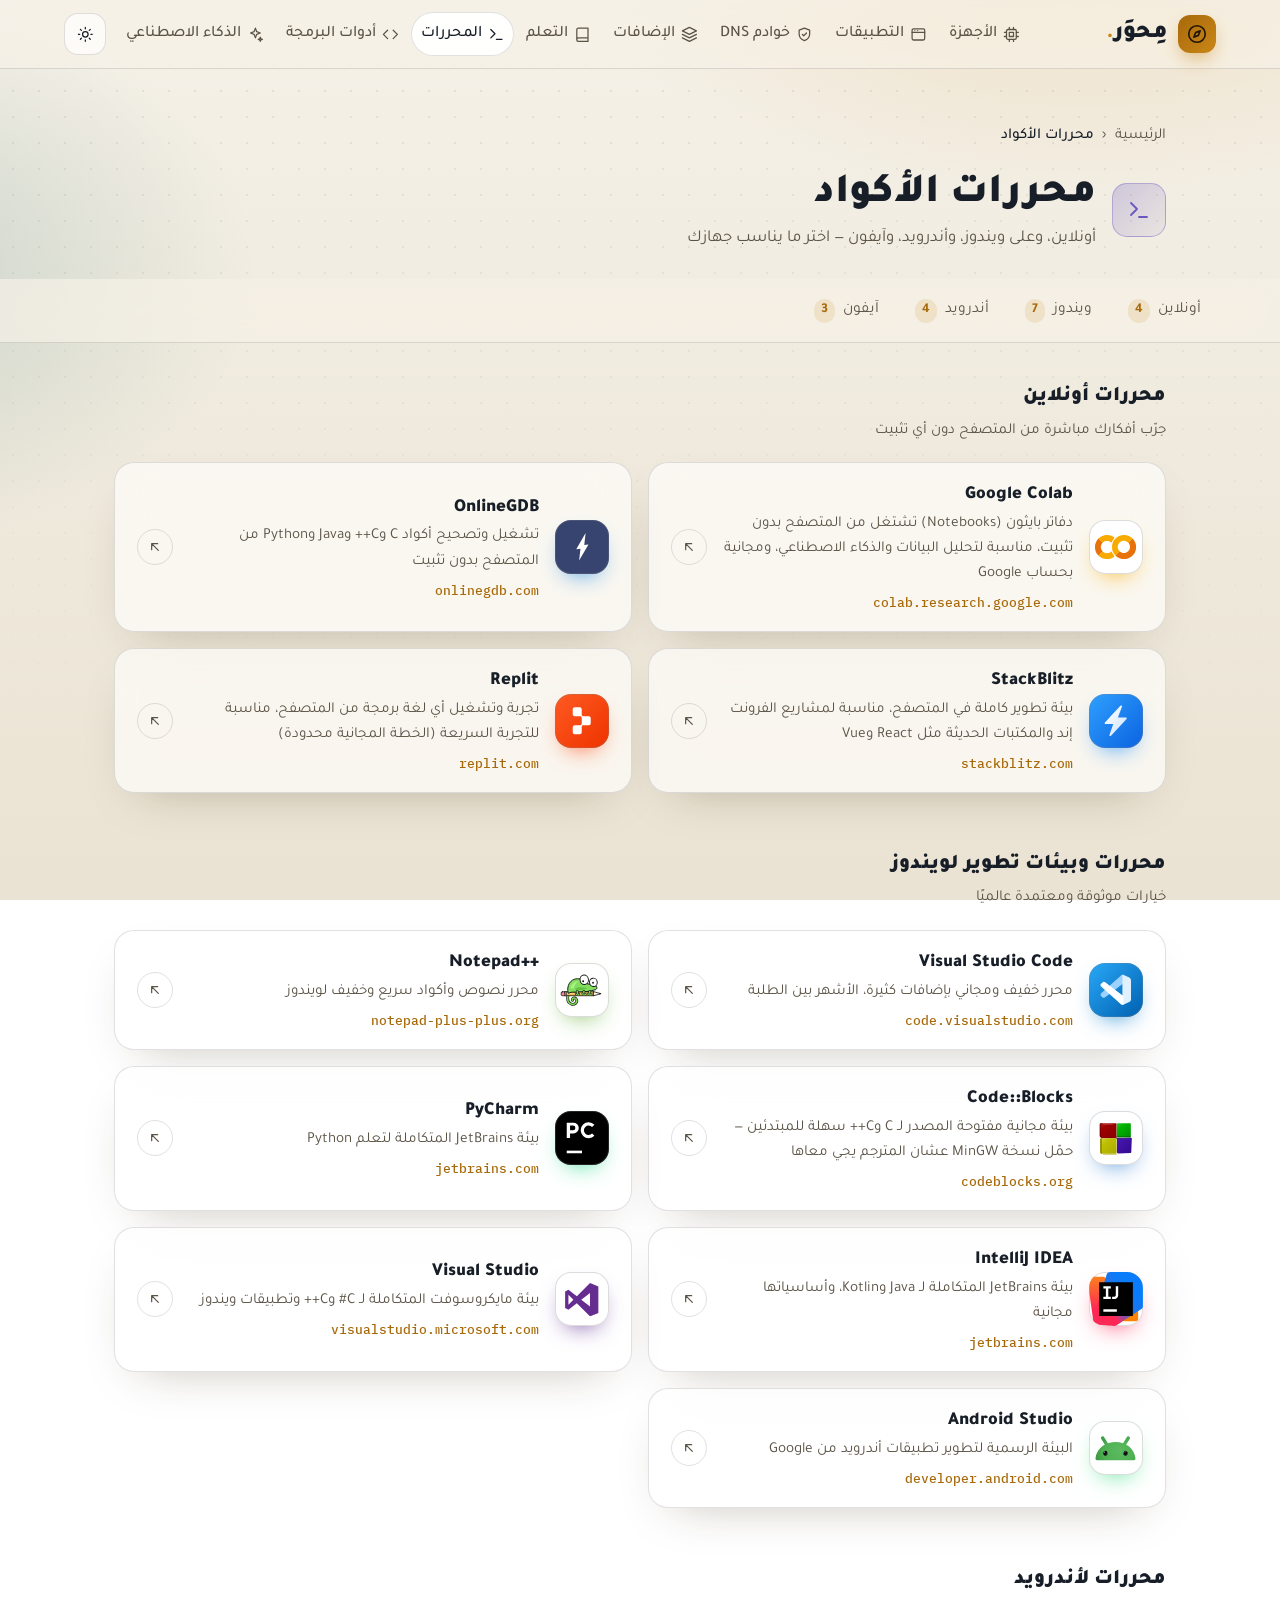
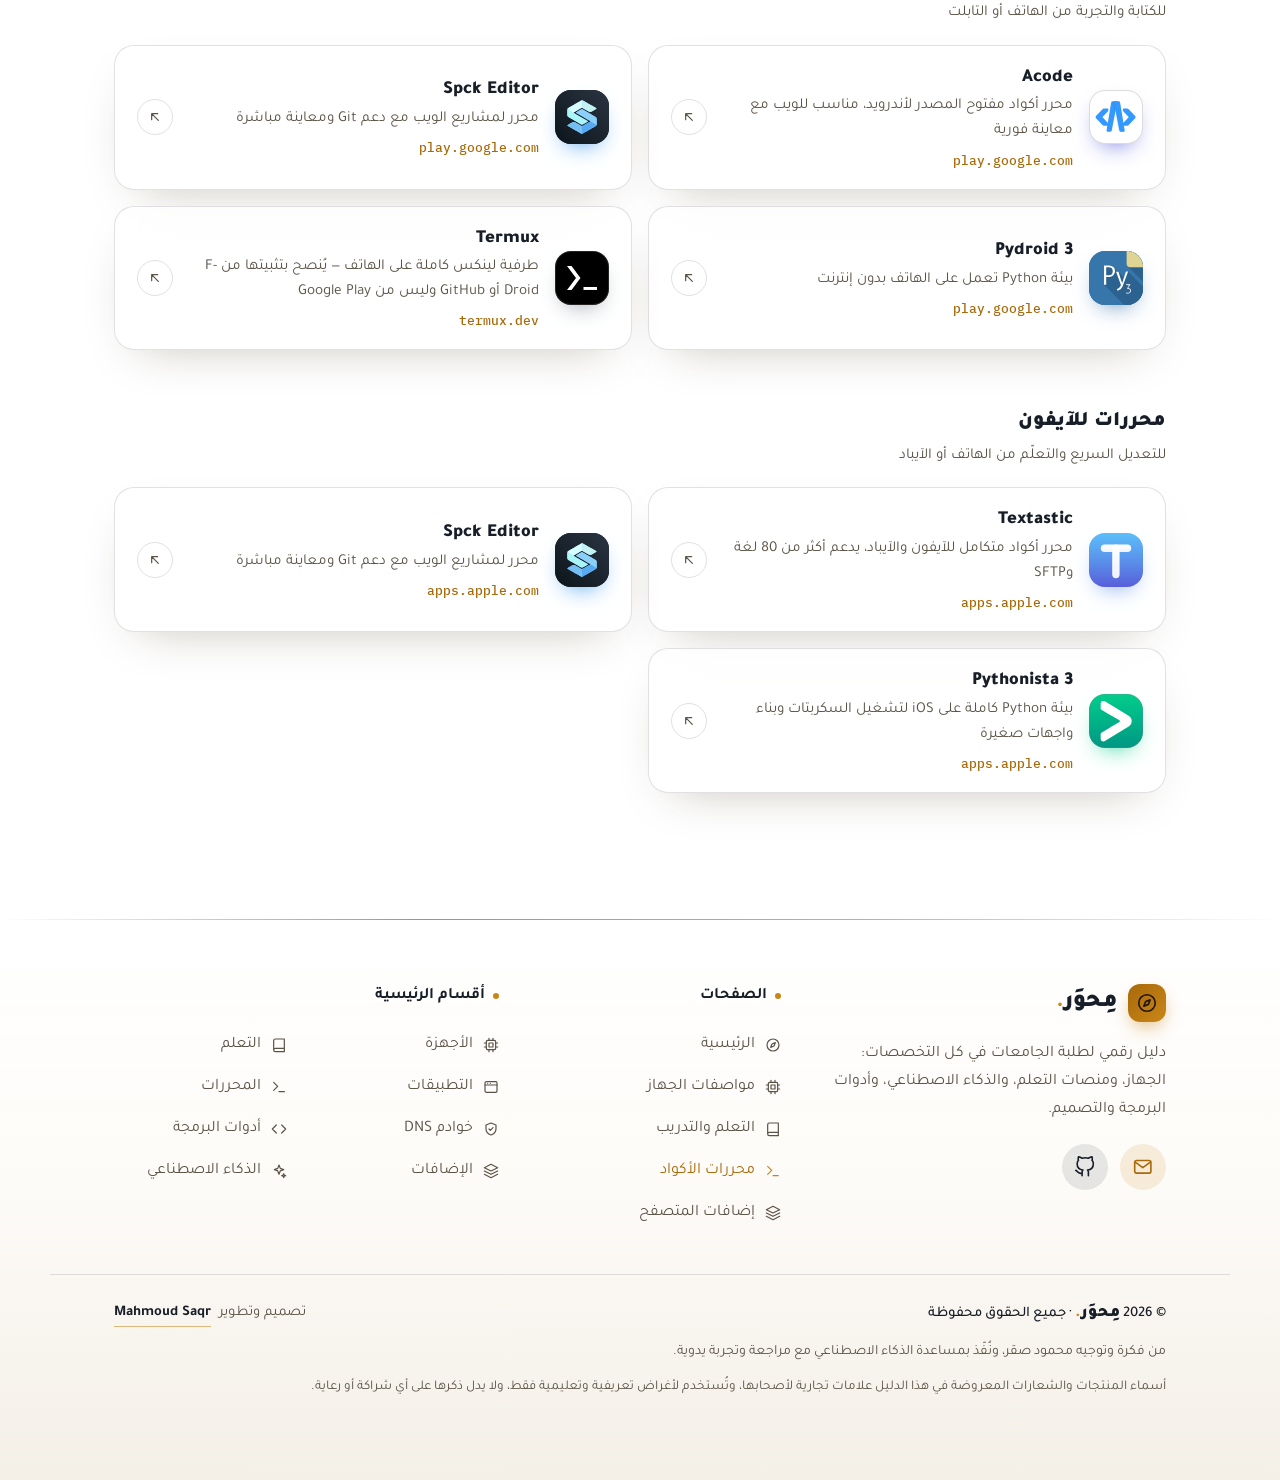
==== commit bb1d4462: "Footer: replace WhatsApp/LinkedIn with GitHub icon; cursor on all tool headings" ====
--- a/editors.html
+++ b/editors.html
@@ -65,7 +65,7 @@
 <symbol id="up" viewBox="0 0 24 24"><path d="M12 19V5M5 12l7-7 7 7"/></symbol>
 <symbol id="arrow-l" viewBox="0 0 24 24"><path d="M19 12H5M11 6l-6 6 6 6"/></symbol>
 <symbol id="arrow-r" viewBox="0 0 24 24"><path d="M5 12h14M13 6l6 6-6 6"/></symbol>
-<symbol id="whatsapp" viewBox="0 0 24 24"><path d="M12 3a9 9 0 0 0-7.7 13.6L3 21l4.5-1.2A9 9 0 1 0 12 3z"/><path d="M9.2 8.3c.3-.4.9-.4 1.1.1l.7 1.5c.1.3 0 .6-.2.8l-.5.5c.6 1.1 1.5 2 2.7 2.6l.5-.5c.2-.2.5-.3.8-.2l1.5.7c.5.2.5.8.1 1.2-.8.9-2 1.1-3.1.6-2.6-1.1-4.4-3-5.1-5.4-.2-.9.1-1.5.5-1.9z"/></symbol><symbol id="linkedin" viewBox="0 0 24 24"><rect x="3" y="3" width="18" height="18" rx="4"/><path d="M8 11v5M8 8v.01M12 16v-5M12 13.500c0-1.400 1-2.500 2.500-2.500s2.500 1.100 2.500 2.500V16"/></symbol>
+<symbol id="github" viewBox="0 0 24 24"><path d="M9 19c-5 1.5-5-2.5-7-3m14 6v-3.87a3.37 3.37 0 0 0-.94-2.61c3.14-.35 6.44-1.54 6.44-7A5.44 5.44 0 0 0 20 4.77 5.07 5.07 0 0 0 19.91 1S18.73.65 16 2.48a13.38 13.38 0 0 0-7 0C6.27.65 5.09 1 5.09 1A5.07 5.07 0 0 0 5 4.77a5.44 5.44 0 0 0-1.5 3.78c0 5.42 3.3 6.61 6.44 7A3.37 3.37 0 0 0 9 18.13V22"/></symbol>
 <symbol id="mail" viewBox="0 0 24 24"><rect x="3" y="5" width="18" height="14" rx="2"/><path d="m4 7 8 6 8-6"/></symbol>
 <symbol id="ban" viewBox="0 0 24 24"><circle cx="12" cy="12" r="9"/><path d="M5.6 5.6l12.8 12.8"/></symbol>
 <symbol id="family" viewBox="0 0 24 24"><circle cx="9" cy="8" r="3"/><path d="M3.5 19c0-3 2.5-5 5.5-5s5.5 2 5.5 5"/><circle cx="17" cy="9" r="2.4"/><path d="M16 14.2c2.6-.2 4.5 1.6 4.5 4.3"/></symbol>
@@ -169,9 +169,8 @@
       <a class="logo" href="index.html" aria-label="محور"><span class="mark"><svg class="i"><use href="#compass"/></svg></span><span>مِحوَر<b>.</b></span></a>
       <p>دليل رقمي لطلبة الجامعات في كل التخصصات: الجهاز، ومنصات التعلم، والذكاء الاصطناعي، وأدوات البرمجة والتصميم.</p>
       <div class="contact">
-        <a class="cbtn wa" href="https://wa.me/201551609957" target="_blank" rel="noopener" aria-label="تواصل معنا عبر واتساب" data-tip="واتساب"><svg class="i"><use href="#whatsapp"/></svg></a>
         <a class="cbtn mail" href="https://mail.google.com/mail/?view=cm&fs=1&to=mahmoud.saqr.dm@gmail.com" target="_blank" rel="noopener" aria-label="راسلنا عبر البريد الإلكتروني" data-tip="mahmoud.saqr.dm@gmail.com"><svg class="i"><use href="#mail"/></svg></a>
-        <a class="cbtn li" href="https://www.linkedin.com/in/mahmoud-saqr-64b3b63b4" target="_blank" rel="noopener" aria-label="حساب محمود صقر على لينكدإن" data-tip="لينكدإن"><svg class="i"><use href="#linkedin"/></svg></a>
+        <a class="cbtn gh" href="https://github.com/saqr365" target="_blank" rel="noopener" aria-label="حساب محمود صقر على جيت هاب" data-tip="جيت هاب"><svg class="i"><use href="#github"/></svg></a>
       </div>
     </div>
     <nav class="fcol" aria-label="صفحات الموقع"><h4>الصفحات</h4><div class="fpages"><a href="index.html"><svg class="i"><use href="#compass"/></svg>الرئيسية</a><a href="specs.html"><svg class="i"><use href="#cpu"/></svg>مواصفات الجهاز</a><a href="learn.html"><svg class="i"><use href="#book"/></svg>التعلم والتدريب</a><a href="editors.html" aria-current="page"><svg class="i"><use href="#terminal"/></svg>محررات الأكواد</a><a href="extensions.html"><svg class="i"><use href="#layers"/></svg>إضافات المتصفح</a></div></nav>
--- a/assets/css/base.css
+++ b/assets/css/base.css
@@ -145,13 +145,10 @@
 .contact{display:flex;flex-wrap:wrap;gap:12px;margin-top:20px}
 .cbtn{display:inline-flex;align-items:center;justify-content:center;width:46px;height:46px;border-radius:50%;transition:.2s}
 .cbtn .i{width:1.35em;height:1.35em;flex:none}
-.cbtn.wa{background:color-mix(in srgb,#25D366 14%,transparent);color:#25D366}
-.cbtn.wa:hover{background:color-mix(in srgb,#25D366 24%,transparent);transform:translateY(-2px)}
 .cbtn.mail{background:color-mix(in srgb,var(--gold) 14%,transparent);color:var(--gold-soft)}
 .cbtn.mail:hover{background:color-mix(in srgb,var(--gold) 24%,transparent);transform:translateY(-2px)}
-.cbtn.li{background:color-mix(in srgb,#0A66C2 16%,transparent);color:#4C9BE8}
-.cbtn.li:hover{background:color-mix(in srgb,#0A66C2 26%,transparent);transform:translateY(-2px)}
-:root[data-theme="light"] .cbtn.li{color:#0A66C2}
+.cbtn.gh{background:color-mix(in srgb,var(--text) 10%,transparent);color:var(--text)}
+.cbtn.gh:hover{background:color-mix(in srgb,var(--text) 18%,transparent);transform:translateY(-2px)}
 .cbtn[data-tip]{position:relative}
 .cbtn[data-tip]::after,.cbtn[data-tip]::before{position:absolute;left:50%;opacity:0;pointer-events:none;
   transition:opacity .18s ease,transform .18s ease;z-index:30}
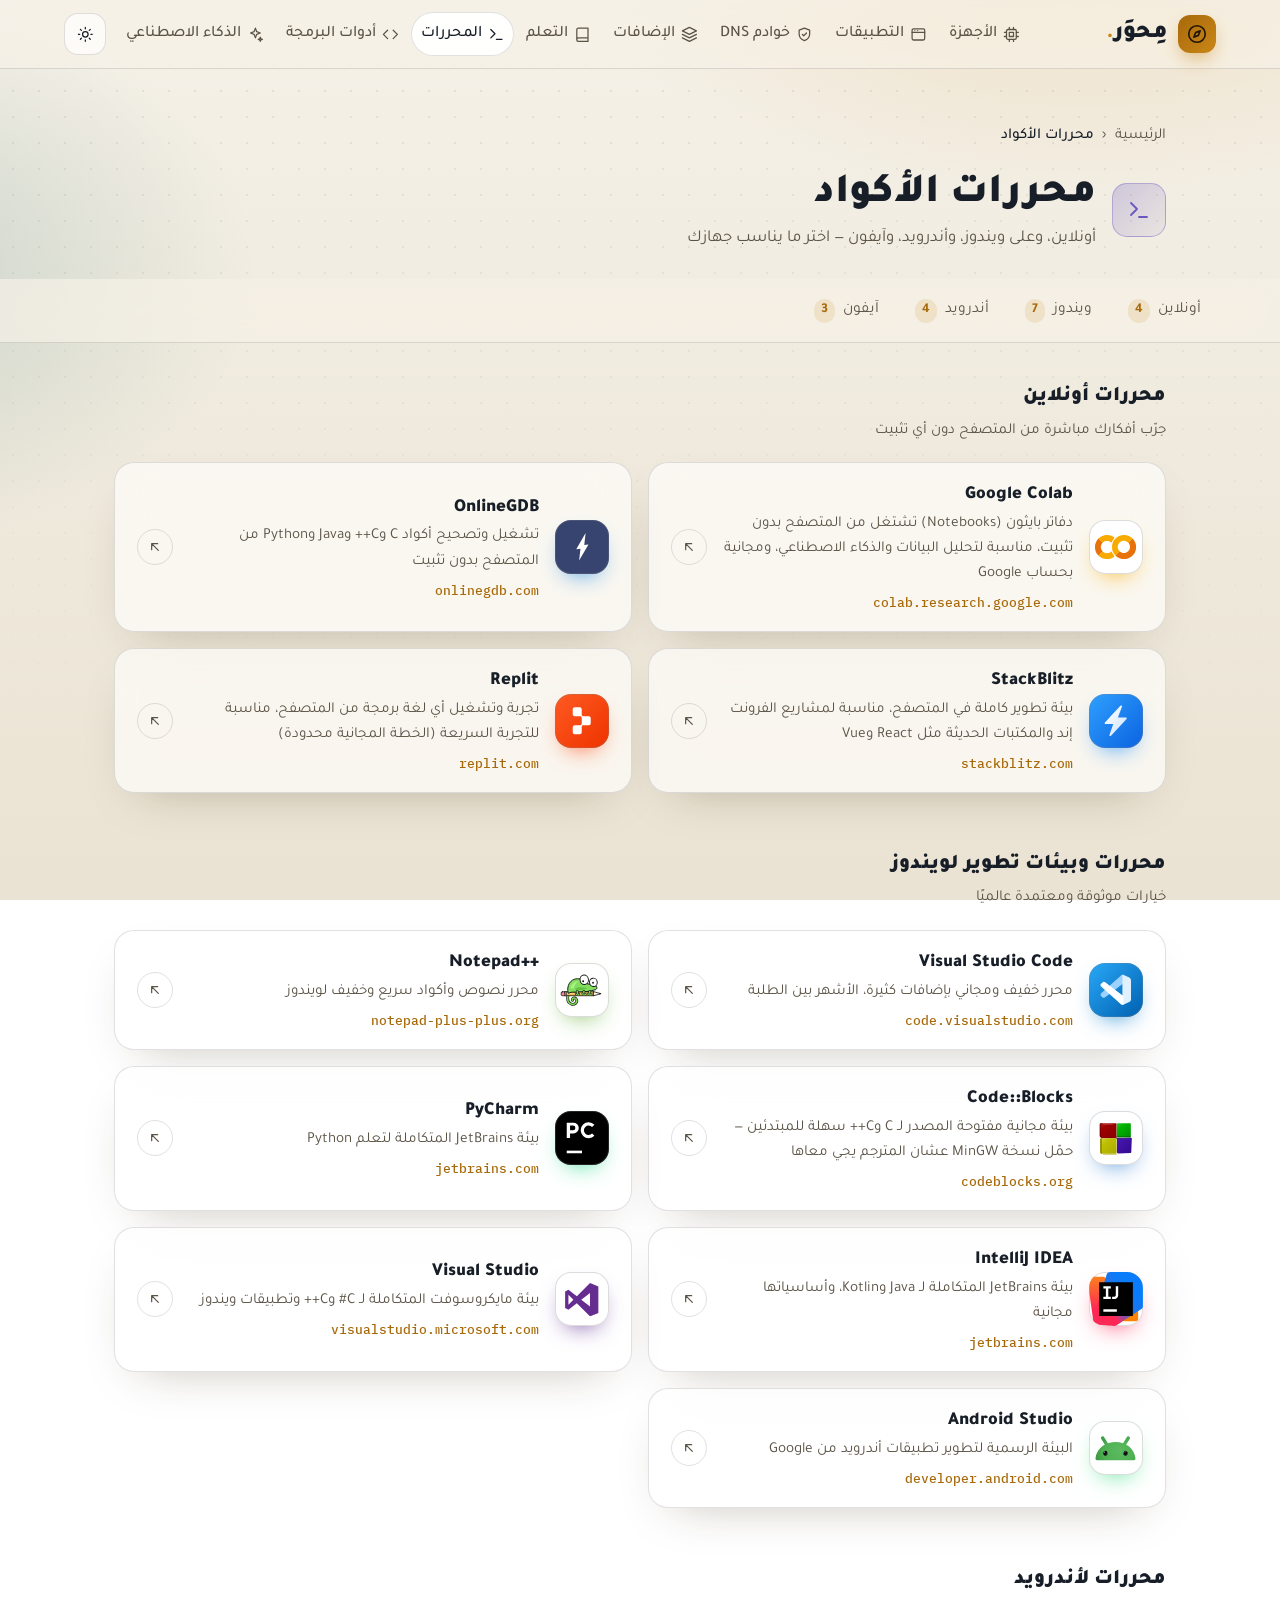
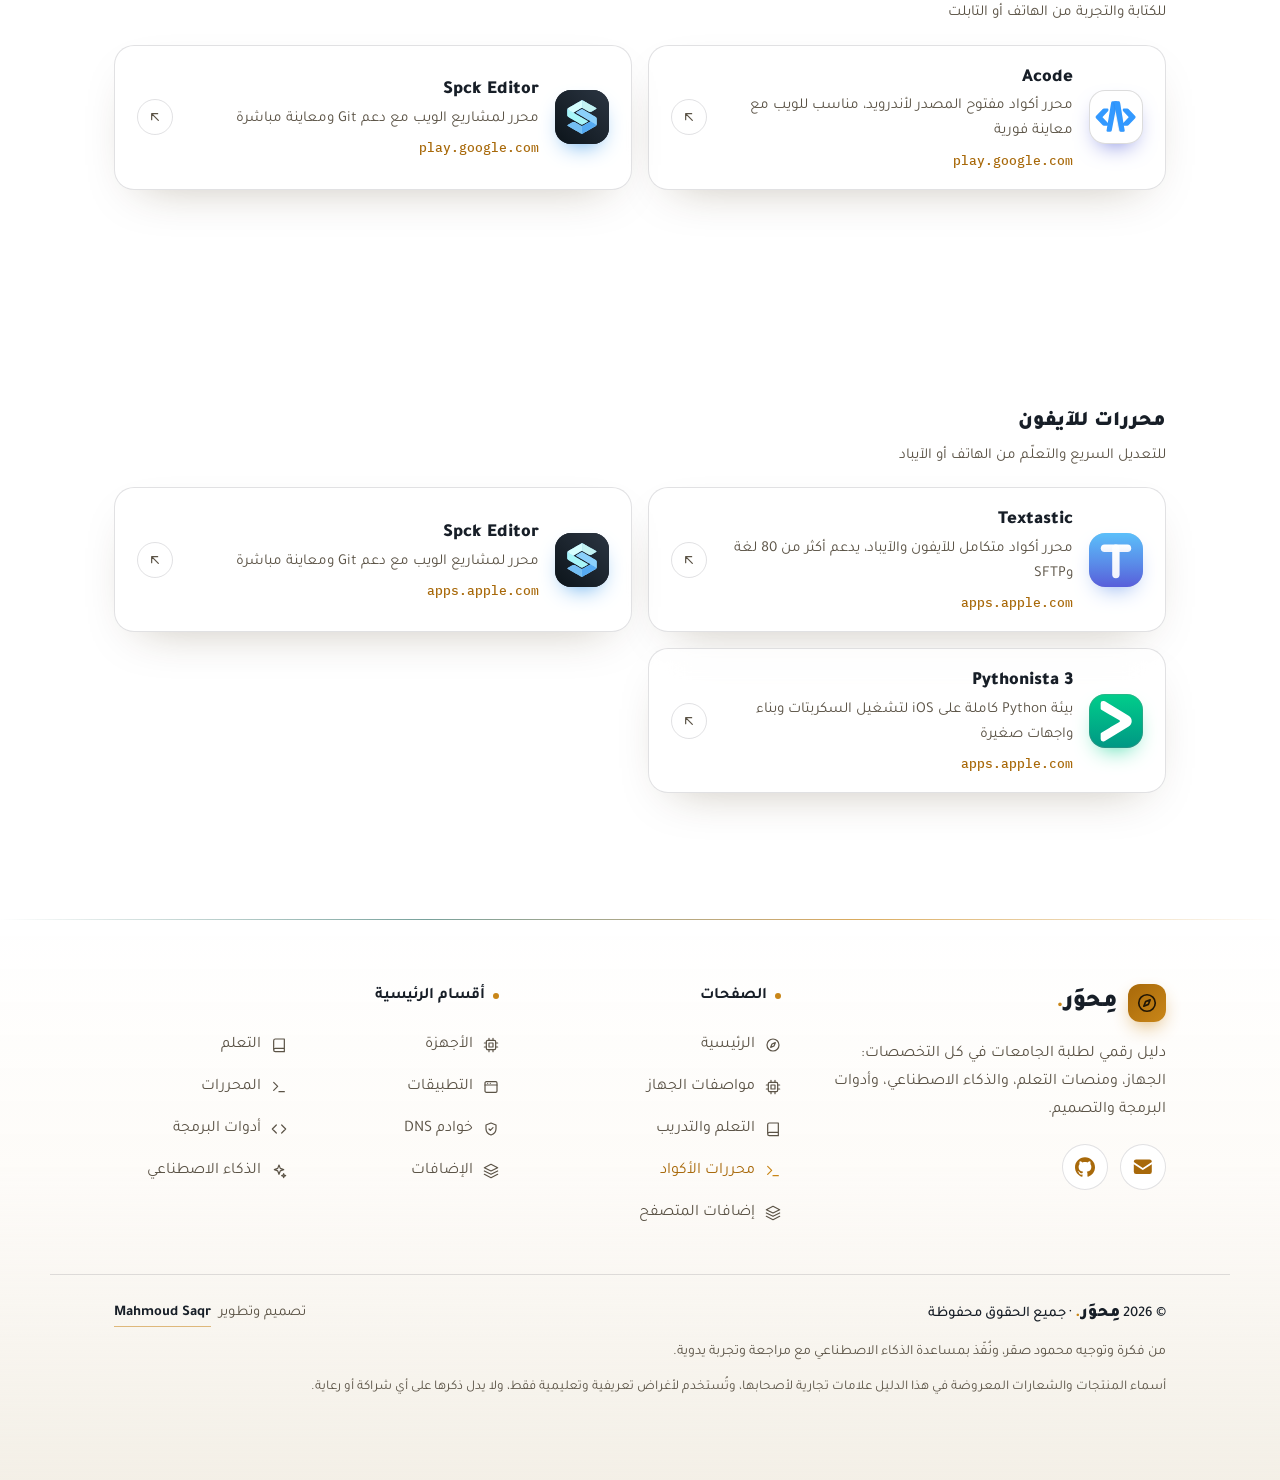
==== commit db4a49df: "Footer: unified solid email and GitHub icons with matching gold-accent buttons" ====
--- a/editors.html
+++ b/editors.html
@@ -65,8 +65,8 @@
 <symbol id="up" viewBox="0 0 24 24"><path d="M12 19V5M5 12l7-7 7 7"/></symbol>
 <symbol id="arrow-l" viewBox="0 0 24 24"><path d="M19 12H5M11 6l-6 6 6 6"/></symbol>
 <symbol id="arrow-r" viewBox="0 0 24 24"><path d="M5 12h14M13 6l6 6-6 6"/></symbol>
-<symbol id="github" viewBox="0 0 24 24"><path d="M9 19c-5 1.5-5-2.5-7-3m14 6v-3.87a3.37 3.37 0 0 0-.94-2.61c3.14-.35 6.44-1.54 6.44-7A5.44 5.44 0 0 0 20 4.77 5.07 5.07 0 0 0 19.91 1S18.73.65 16 2.48a13.38 13.38 0 0 0-7 0C6.27.65 5.09 1 5.09 1A5.07 5.07 0 0 0 5 4.77a5.44 5.44 0 0 0-1.5 3.78c0 5.42 3.3 6.61 6.44 7A3.37 3.37 0 0 0 9 18.13V22"/></symbol>
-<symbol id="mail" viewBox="0 0 24 24"><rect x="3" y="5" width="18" height="14" rx="2"/><path d="m4 7 8 6 8-6"/></symbol>
+<symbol id="github" viewBox="0 0 24 24"><path fill="currentColor" stroke="none" d="M12 .297c-6.63 0-12 5.373-12 12 0 5.303 3.438 9.8 8.205 11.385.6.113.82-.258.82-.577 0-.285-.01-1.04-.015-2.04-3.338.724-4.042-1.61-4.042-1.61C4.422 18.07 3.633 17.7 3.633 17.7c-1.087-.744.084-.729.084-.729 1.205.084 1.838 1.236 1.838 1.236 1.07 1.835 2.809 1.305 3.495.998.108-.776.417-1.305.76-1.605-2.665-.3-5.466-1.332-5.466-5.93 0-1.31.465-2.38 1.235-3.22-.135-.303-.54-1.523.105-3.176 0 0 1.005-.322 3.3 1.23.96-.267 1.98-.399 3-.405 1.02.006 2.04.138 3 .405 2.28-1.552 3.285-1.23 3.285-1.23.645 1.653.24 2.873.12 3.176.765.84 1.23 1.91 1.23 3.22 0 4.61-2.805 5.625-5.475 5.92.42.36.81 1.096.81 2.22 0 1.606-.015 2.896-.015 3.286 0 .315.21.69.825.57C20.565 22.092 24 17.592 24 12.297c0-6.627-5.373-12-12-12"/></symbol>
+<symbol id="mail" viewBox="0 0 24 24"><path fill="currentColor" stroke="none" d="M2 6.5A2.5 2.5 0 0 1 4.5 4h15A2.5 2.5 0 0 1 22 6.5v.3l-10 6.4L2 6.8v-.3zM2 9.2v8.3A2.5 2.5 0 0 0 4.5 20h15a2.5 2.5 0 0 0 2.5-2.5V9.2l-9.46 6.05a1 1 0 0 1-1.08 0L2 9.2z"/></symbol>
 <symbol id="ban" viewBox="0 0 24 24"><circle cx="12" cy="12" r="9"/><path d="M5.6 5.6l12.8 12.8"/></symbol>
 <symbol id="family" viewBox="0 0 24 24"><circle cx="9" cy="8" r="3"/><path d="M3.5 19c0-3 2.5-5 5.5-5s5.5 2 5.5 5"/><circle cx="17" cy="9" r="2.4"/><path d="M16 14.2c2.6-.2 4.5 1.6 4.5 4.3"/></symbol>
 <symbol id="router" viewBox="0 1 24 24"><path fill="currentColor" stroke="none" fill-rule="evenodd" d="M4.5 12.5h15A2.5 2.5 0 0 1 22 15v3a2.5 2.5 0 0 1-2.5 2.5h-15A2.5 2.5 0 0 1 2 18v-3a2.5 2.5 0 0 1 2.5-2.5zM5.5 15.6a1 1 0 1 0 0 2 1 1 0 0 0 0-2zM9.1 15.6a1 1 0 1 0 0 2 1 1 0 0 0 0-2z"/><path fill="none" stroke="currentColor" stroke-width="1.8" stroke-linecap="round" d="M6.5 12.5 4.6 5.5M17.5 12.5l1.9-7"/></symbol>
@@ -170,7 +170,7 @@
       <p>دليل رقمي لطلبة الجامعات في كل التخصصات: الجهاز، ومنصات التعلم، والذكاء الاصطناعي، وأدوات البرمجة والتصميم.</p>
       <div class="contact">
         <a class="cbtn mail" href="https://mail.google.com/mail/?view=cm&fs=1&to=mahmoud.saqr.dm@gmail.com" target="_blank" rel="noopener" aria-label="راسلنا عبر البريد الإلكتروني" data-tip="mahmoud.saqr.dm@gmail.com"><svg class="i"><use href="#mail"/></svg></a>
-        <a class="cbtn gh" href="https://github.com/saqr365" target="_blank" rel="noopener" aria-label="حساب محمود صقر على جيت هاب" data-tip="جيت هاب"><svg class="i"><use href="#github"/></svg></a>
+        <a class="cbtn gh" href="https://github.com/saqr365" target="_blank" rel="noopener" aria-label="حساب محمود صقر على جيت هاب" data-tip="GitHub"><svg class="i"><use href="#github"/></svg></a>
       </div>
     </div>
     <nav class="fcol" aria-label="صفحات الموقع"><h4>الصفحات</h4><div class="fpages"><a href="index.html"><svg class="i"><use href="#compass"/></svg>الرئيسية</a><a href="specs.html"><svg class="i"><use href="#cpu"/></svg>مواصفات الجهاز</a><a href="learn.html"><svg class="i"><use href="#book"/></svg>التعلم والتدريب</a><a href="editors.html" aria-current="page"><svg class="i"><use href="#terminal"/></svg>محررات الأكواد</a><a href="extensions.html"><svg class="i"><use href="#layers"/></svg>إضافات المتصفح</a></div></nav>
--- a/assets/css/base.css
+++ b/assets/css/base.css
@@ -145,10 +145,9 @@
 .contact{display:flex;flex-wrap:wrap;gap:12px;margin-top:20px}
 .cbtn{display:inline-flex;align-items:center;justify-content:center;width:46px;height:46px;border-radius:50%;transition:.2s}
 .cbtn .i{width:1.35em;height:1.35em;flex:none}
-.cbtn.mail{background:color-mix(in srgb,var(--gold) 14%,transparent);color:var(--gold-soft)}
-.cbtn.mail:hover{background:color-mix(in srgb,var(--gold) 24%,transparent);transform:translateY(-2px)}
-.cbtn.gh{background:color-mix(in srgb,var(--text) 10%,transparent);color:var(--text)}
-.cbtn.gh:hover{background:color-mix(in srgb,var(--text) 18%,transparent);transform:translateY(-2px)}
+.cbtn.mail,.cbtn.gh{background:var(--glass-hi);border:1px solid var(--line);color:var(--gold-soft)}
+.cbtn.mail:hover,.cbtn.gh:hover{background:var(--gold);border-color:transparent;color:var(--btn-ink);transform:translateY(-2px);box-shadow:0 8px 20px -8px color-mix(in srgb,var(--gold) 70%,transparent)}
+.cbtn.gh .i{width:1.25em;height:1.25em}
 .cbtn[data-tip]{position:relative}
 .cbtn[data-tip]::after,.cbtn[data-tip]::before{position:absolute;left:50%;opacity:0;pointer-events:none;
   transition:opacity .18s ease,transform .18s ease;z-index:30}
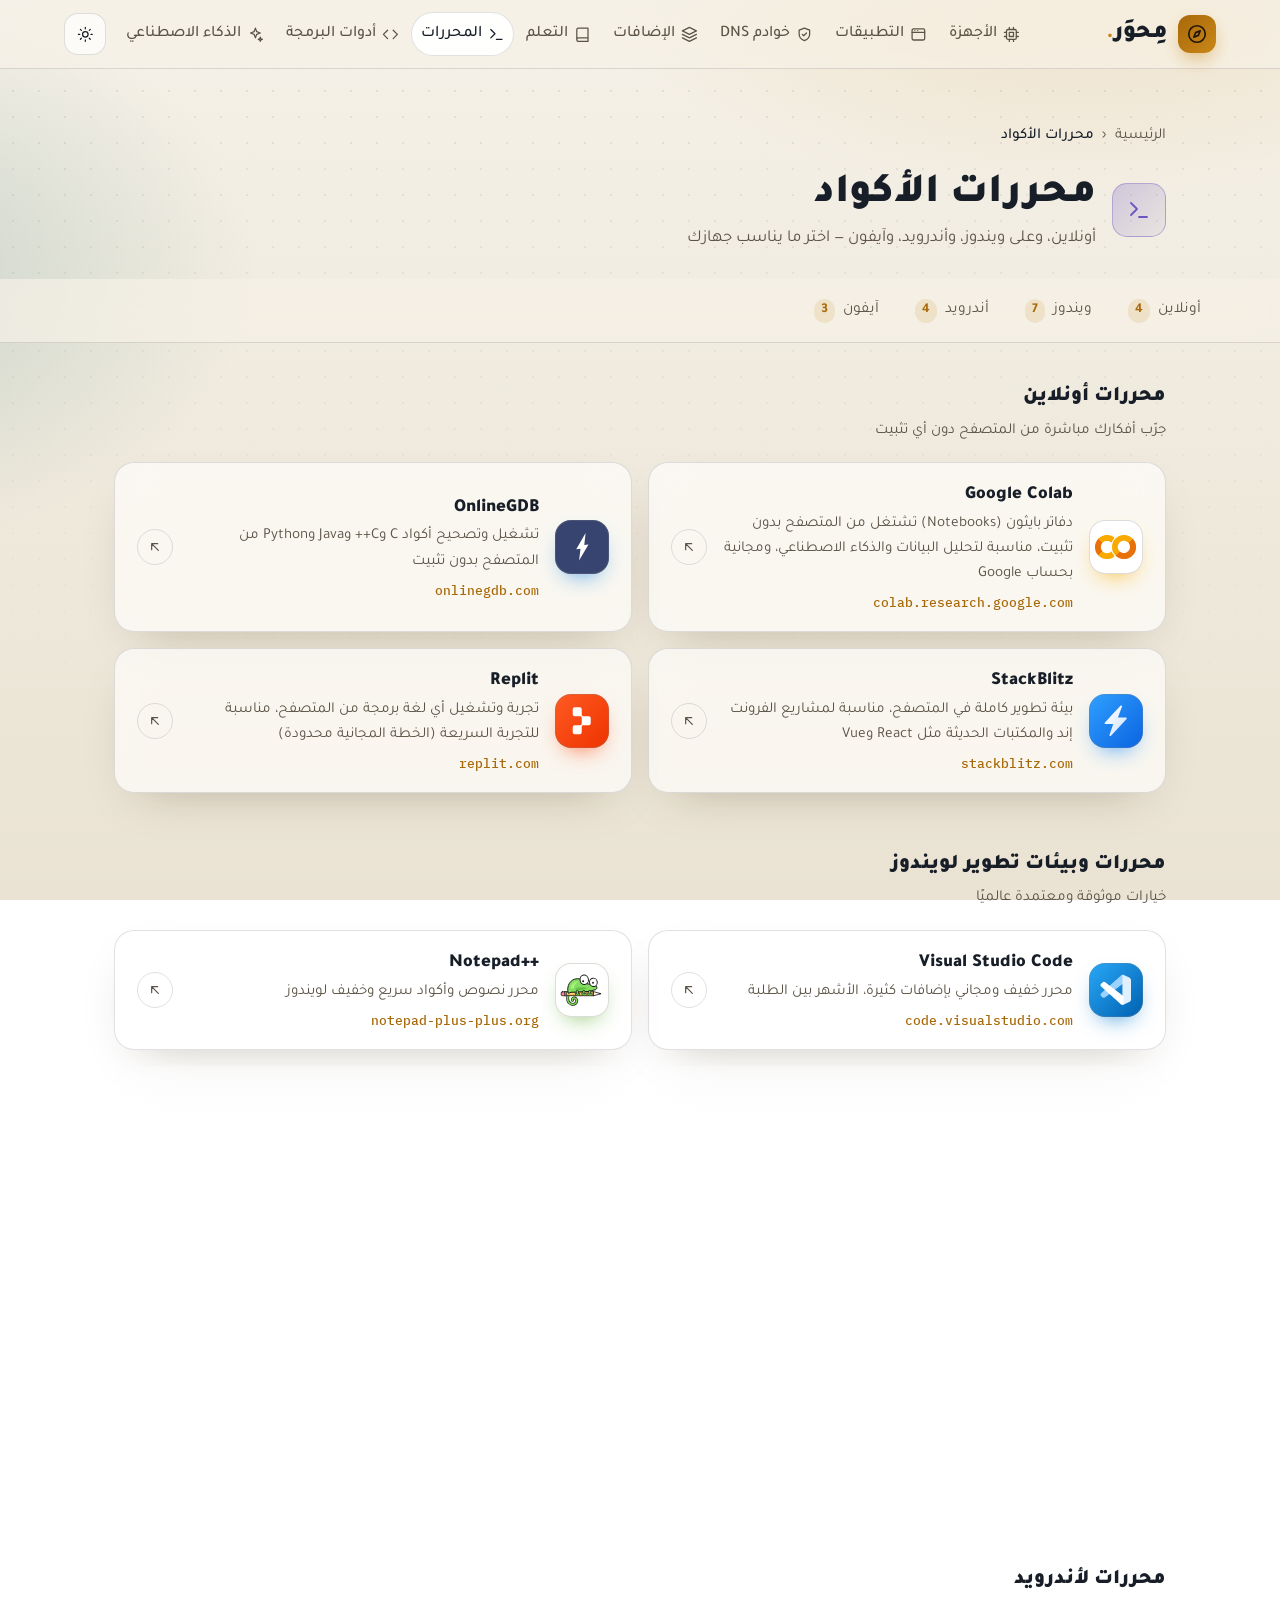
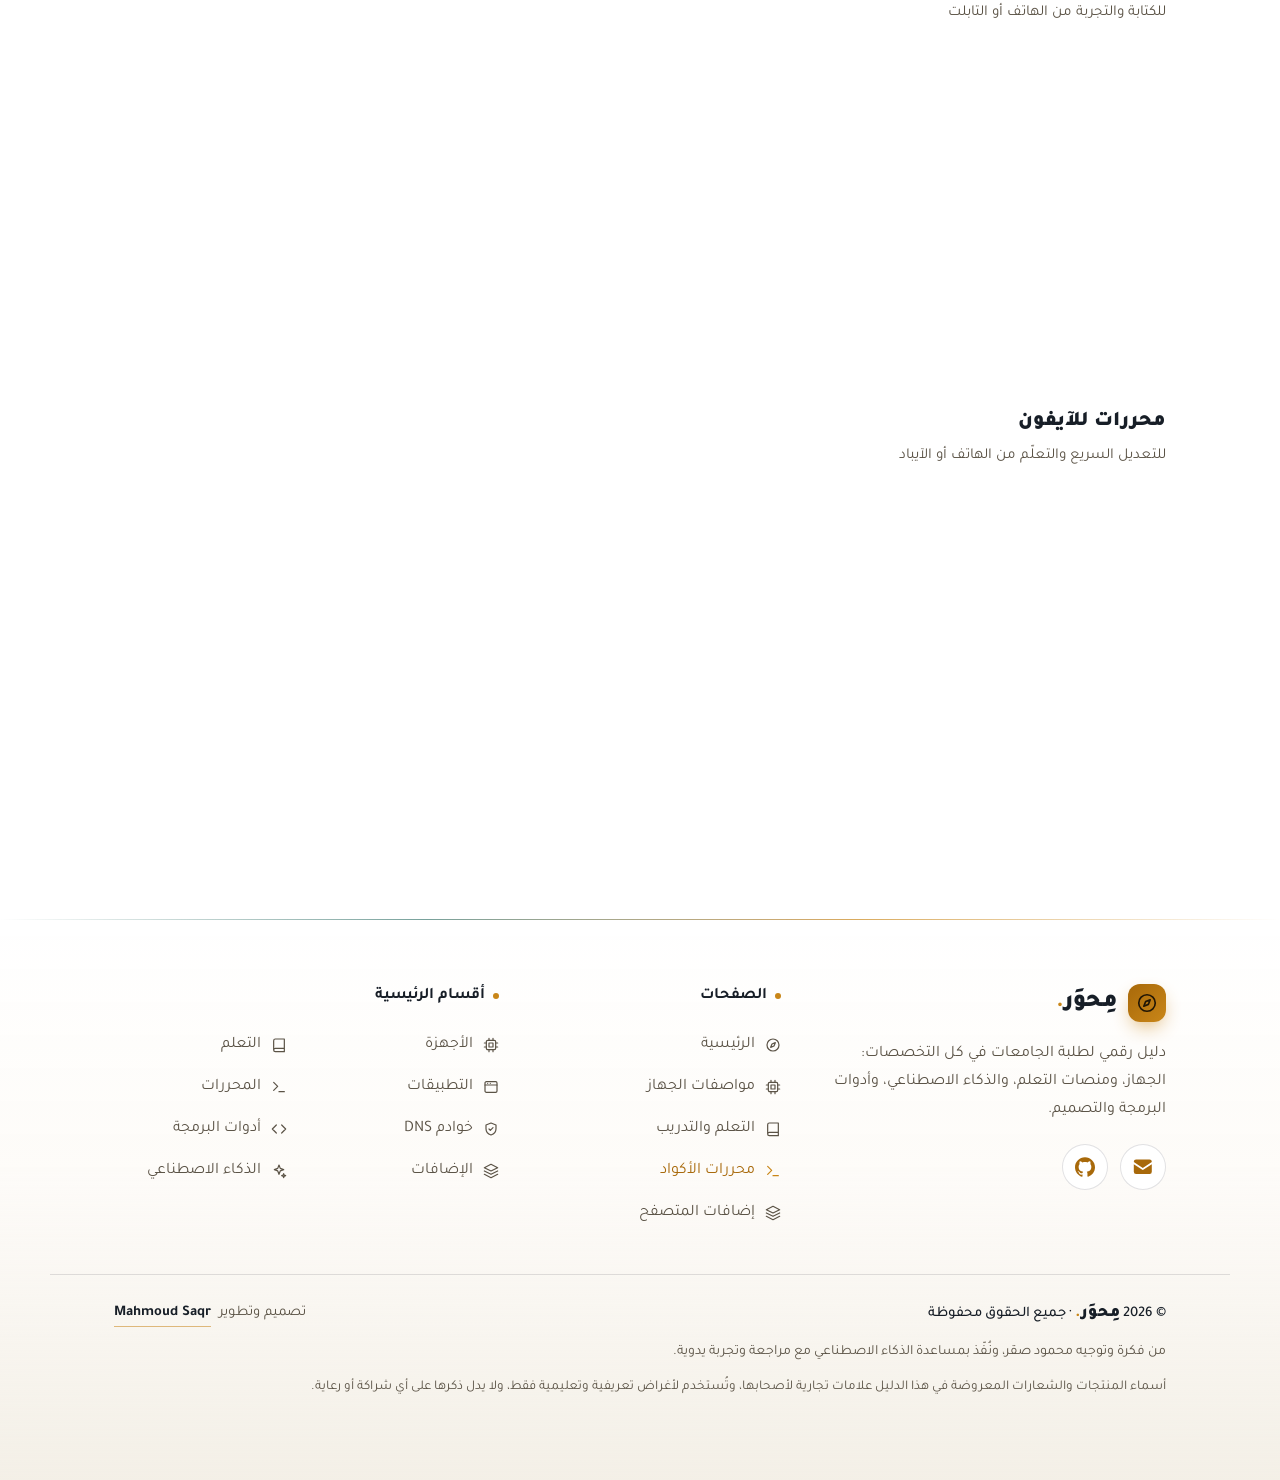
==== commit 83fee95f: "Fix cross-page #section links: jump instantly instead of slow smooth scroll from top" ====
--- a/editors.html
+++ b/editors.html
@@ -26,6 +26,7 @@
 <link rel="stylesheet" href="assets/css/base.css">
 <link rel="stylesheet" href="assets/css/components.css">
 <link rel="stylesheet" href="assets/css/editors.css">
+<script>if(location.hash)document.documentElement.classList.add("jump")</script>
 </head>
 <body id="top" data-page="editors">
 <a class="skip" href="#main">تخطَّ إلى المحتوى</a>
--- a/assets/css/base.css
+++ b/assets/css/base.css
@@ -21,6 +21,7 @@
 
 /* ---- reset & base ---- */
 *{box-sizing:border-box}
+html.jump{scroll-behavior:auto!important}
 html{scroll-behavior:smooth;scroll-padding-top:calc(var(--hh) + var(--sh) + 16px);-webkit-text-size-adjust:100%;overflow-x:hidden;width:100%}
 body{
   margin:0;color:var(--text);font-family:'Tajawal',system-ui,sans-serif;line-height:1.75;overflow-x:clip; /* clip (not hidden) so the sticky header can stick */
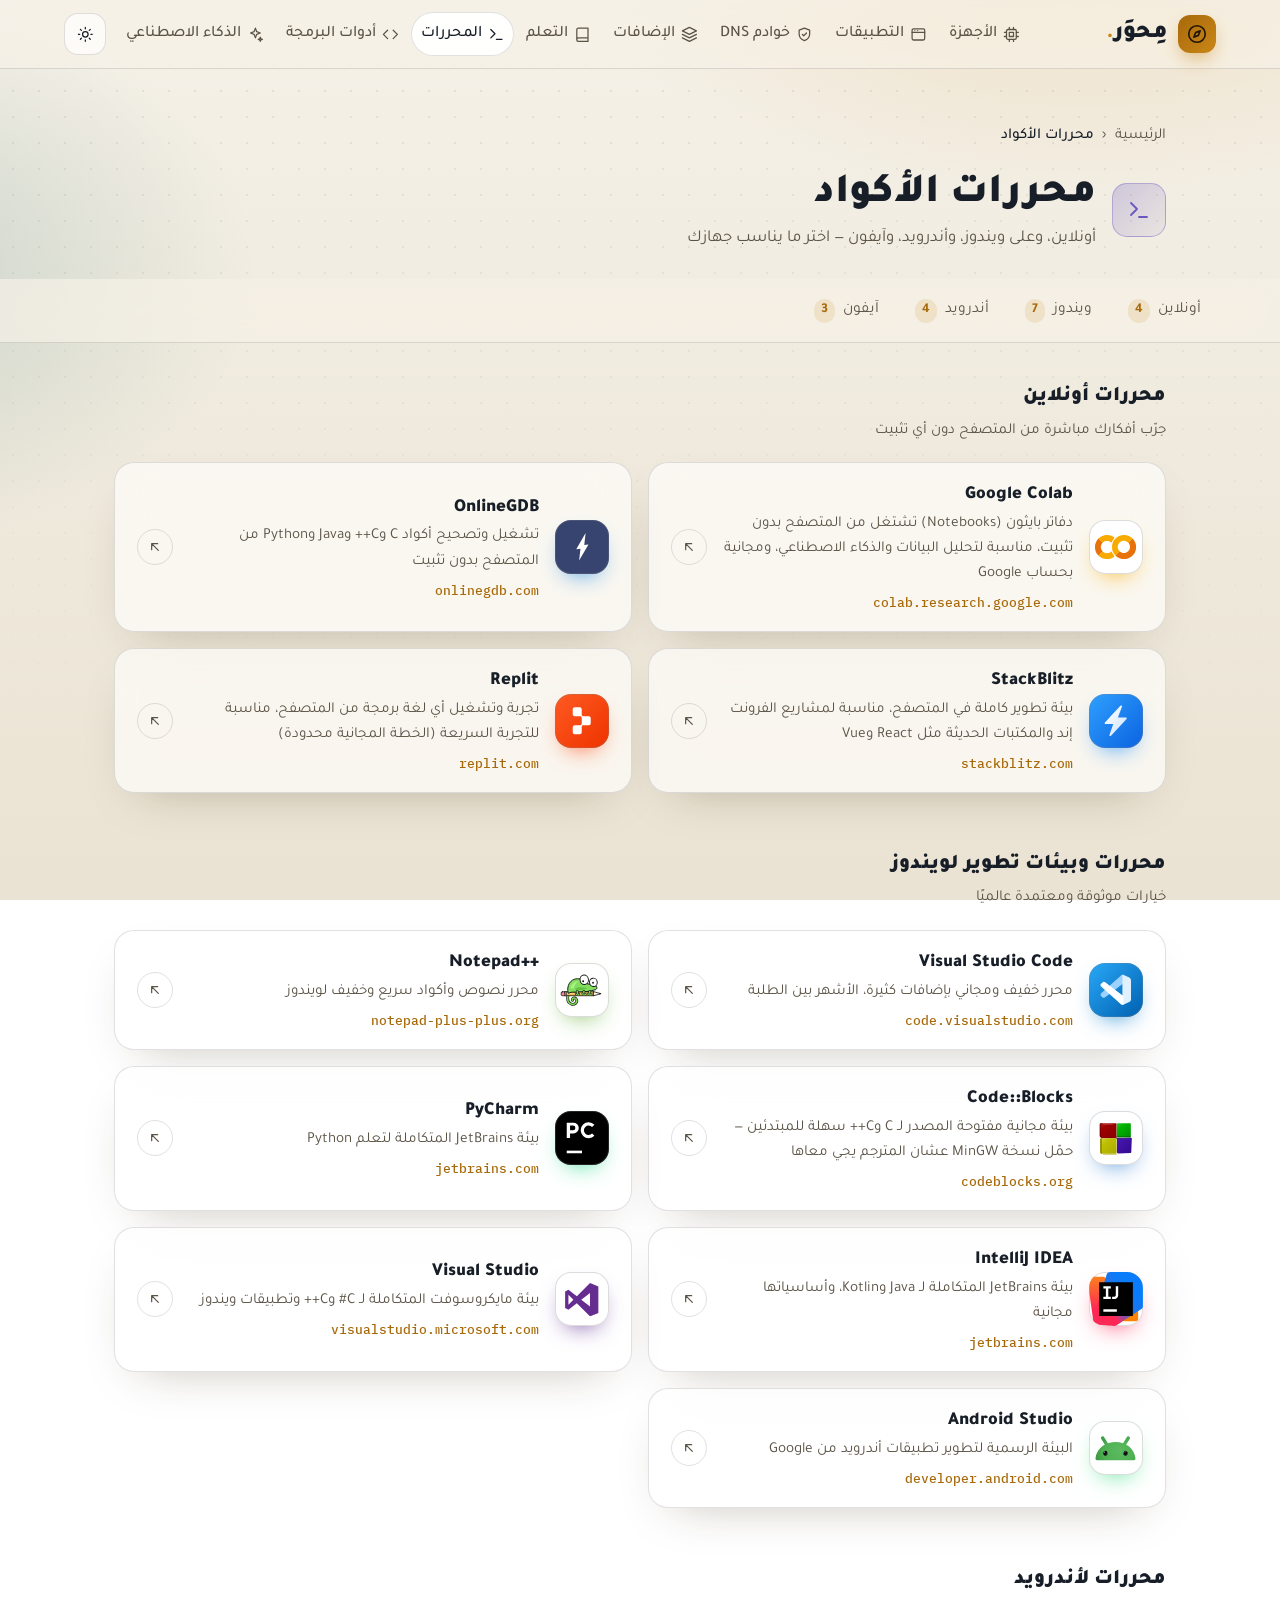
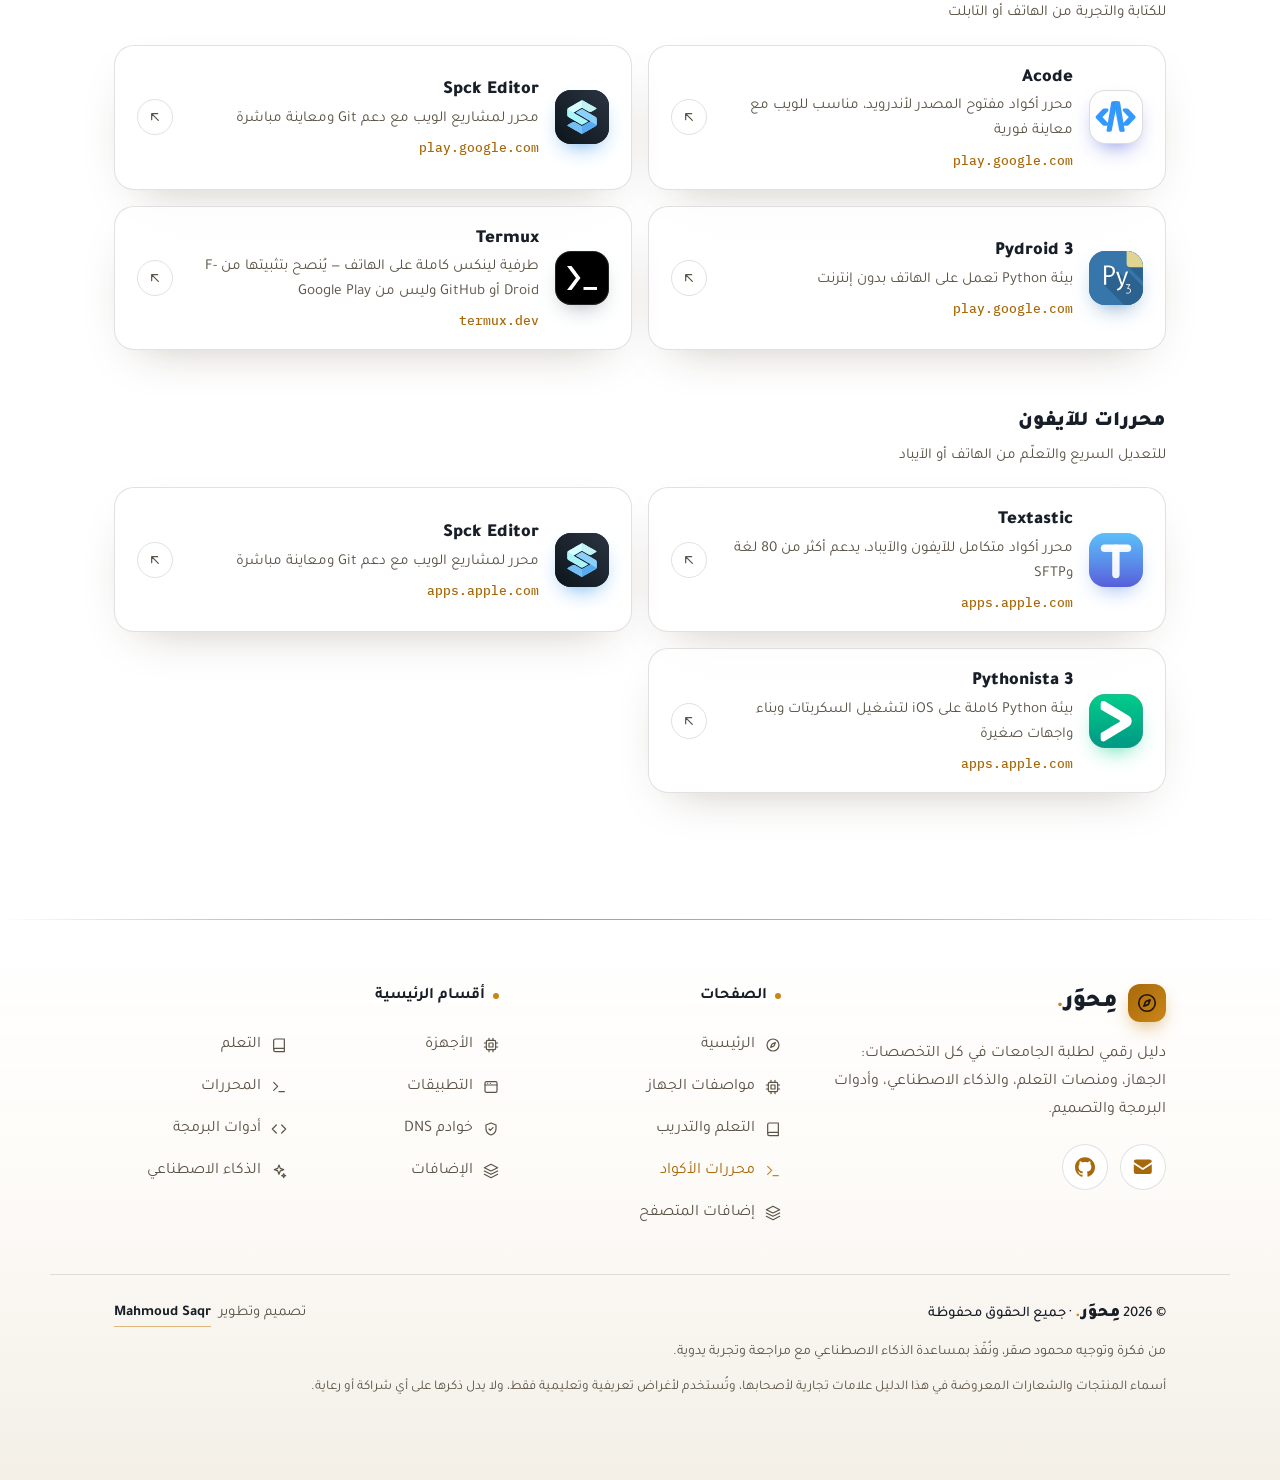
==== commit 6f8188e7: "Revert "Fix cross-page #section links: jump instantly instead of slow smooth scroll from top" This r" ====
--- a/editors.html
+++ b/editors.html
@@ -26,7 +26,6 @@
 <link rel="stylesheet" href="assets/css/base.css">
 <link rel="stylesheet" href="assets/css/components.css">
 <link rel="stylesheet" href="assets/css/editors.css">
-<script>if(location.hash)document.documentElement.classList.add("jump")</script>
 </head>
 <body id="top" data-page="editors">
 <a class="skip" href="#main">تخطَّ إلى المحتوى</a>
--- a/assets/css/base.css
+++ b/assets/css/base.css
@@ -21,7 +21,6 @@
 
 /* ---- reset & base ---- */
 *{box-sizing:border-box}
-html.jump{scroll-behavior:auto!important}
 html{scroll-behavior:smooth;scroll-padding-top:calc(var(--hh) + var(--sh) + 16px);-webkit-text-size-adjust:100%;overflow-x:hidden;width:100%}
 body{
   margin:0;color:var(--text);font-family:'Tajawal',system-ui,sans-serif;line-height:1.75;overflow-x:clip; /* clip (not hidden) so the sticky header can stick */
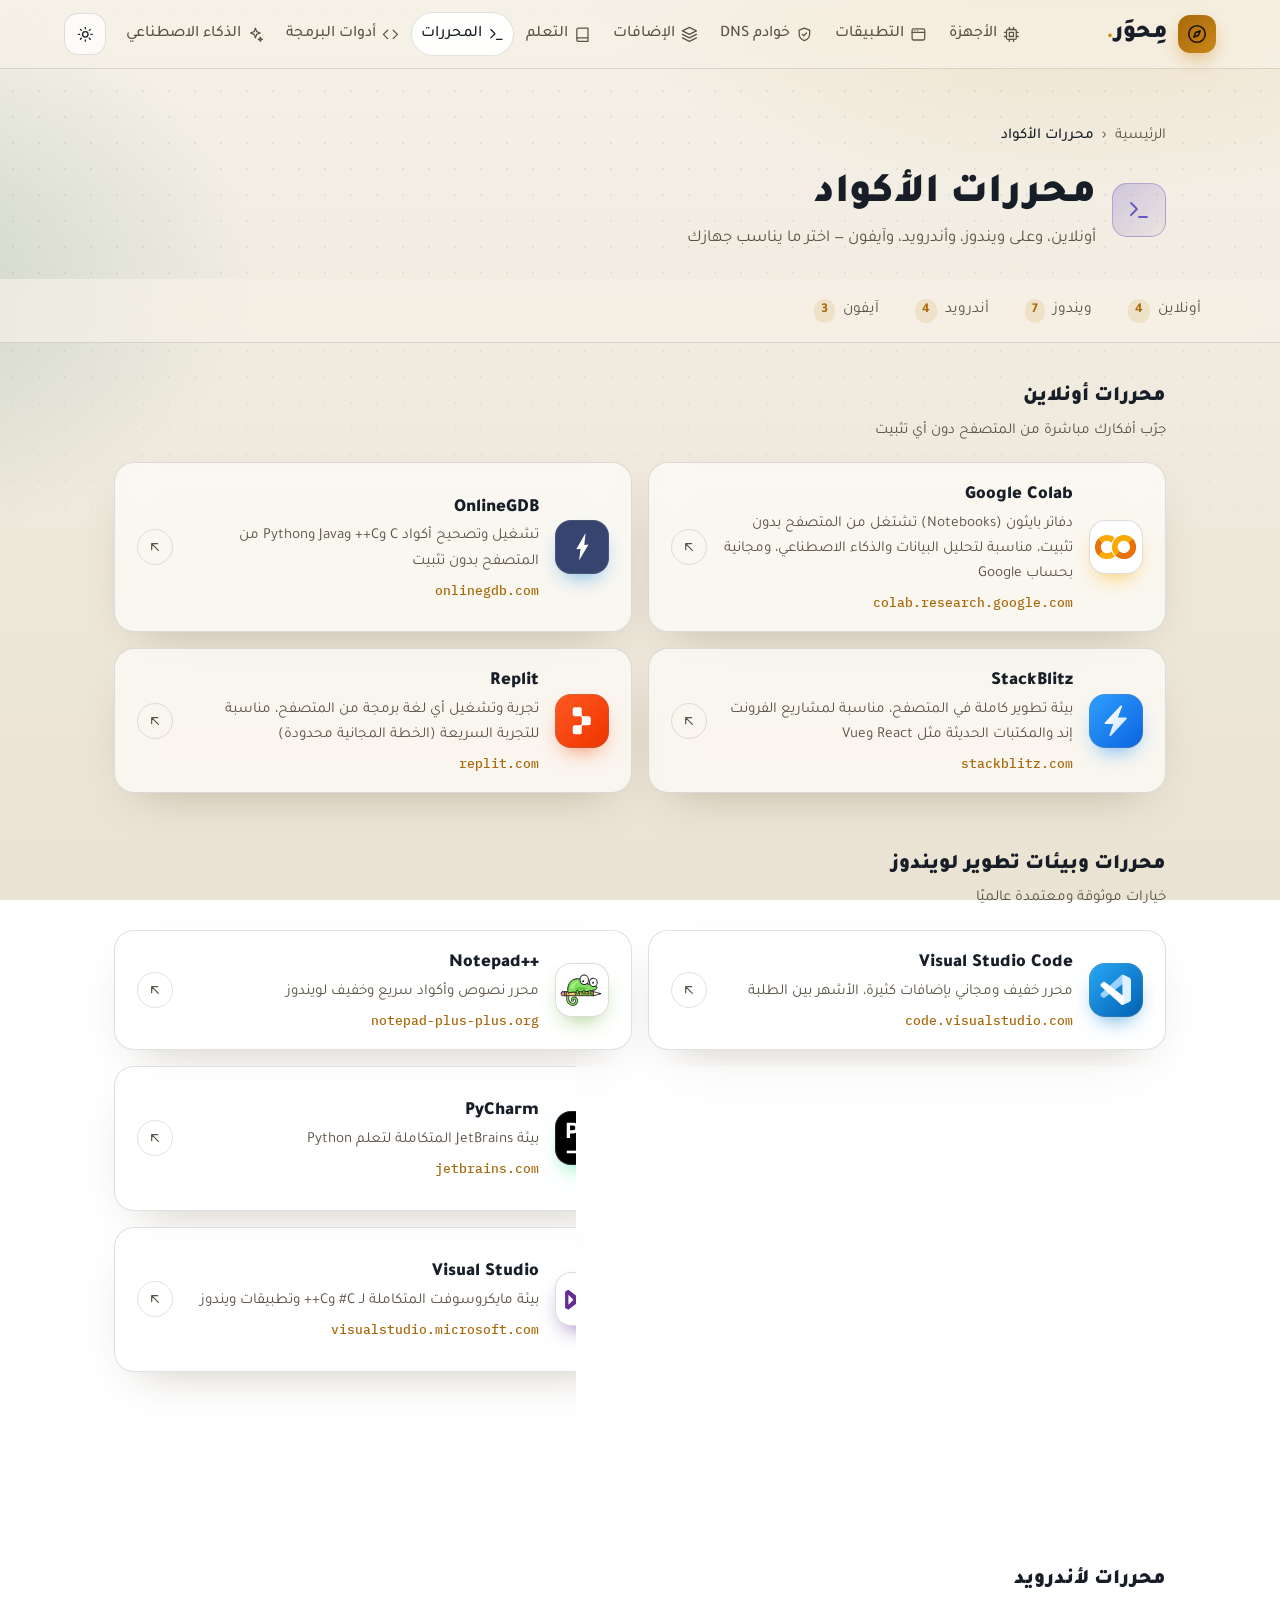
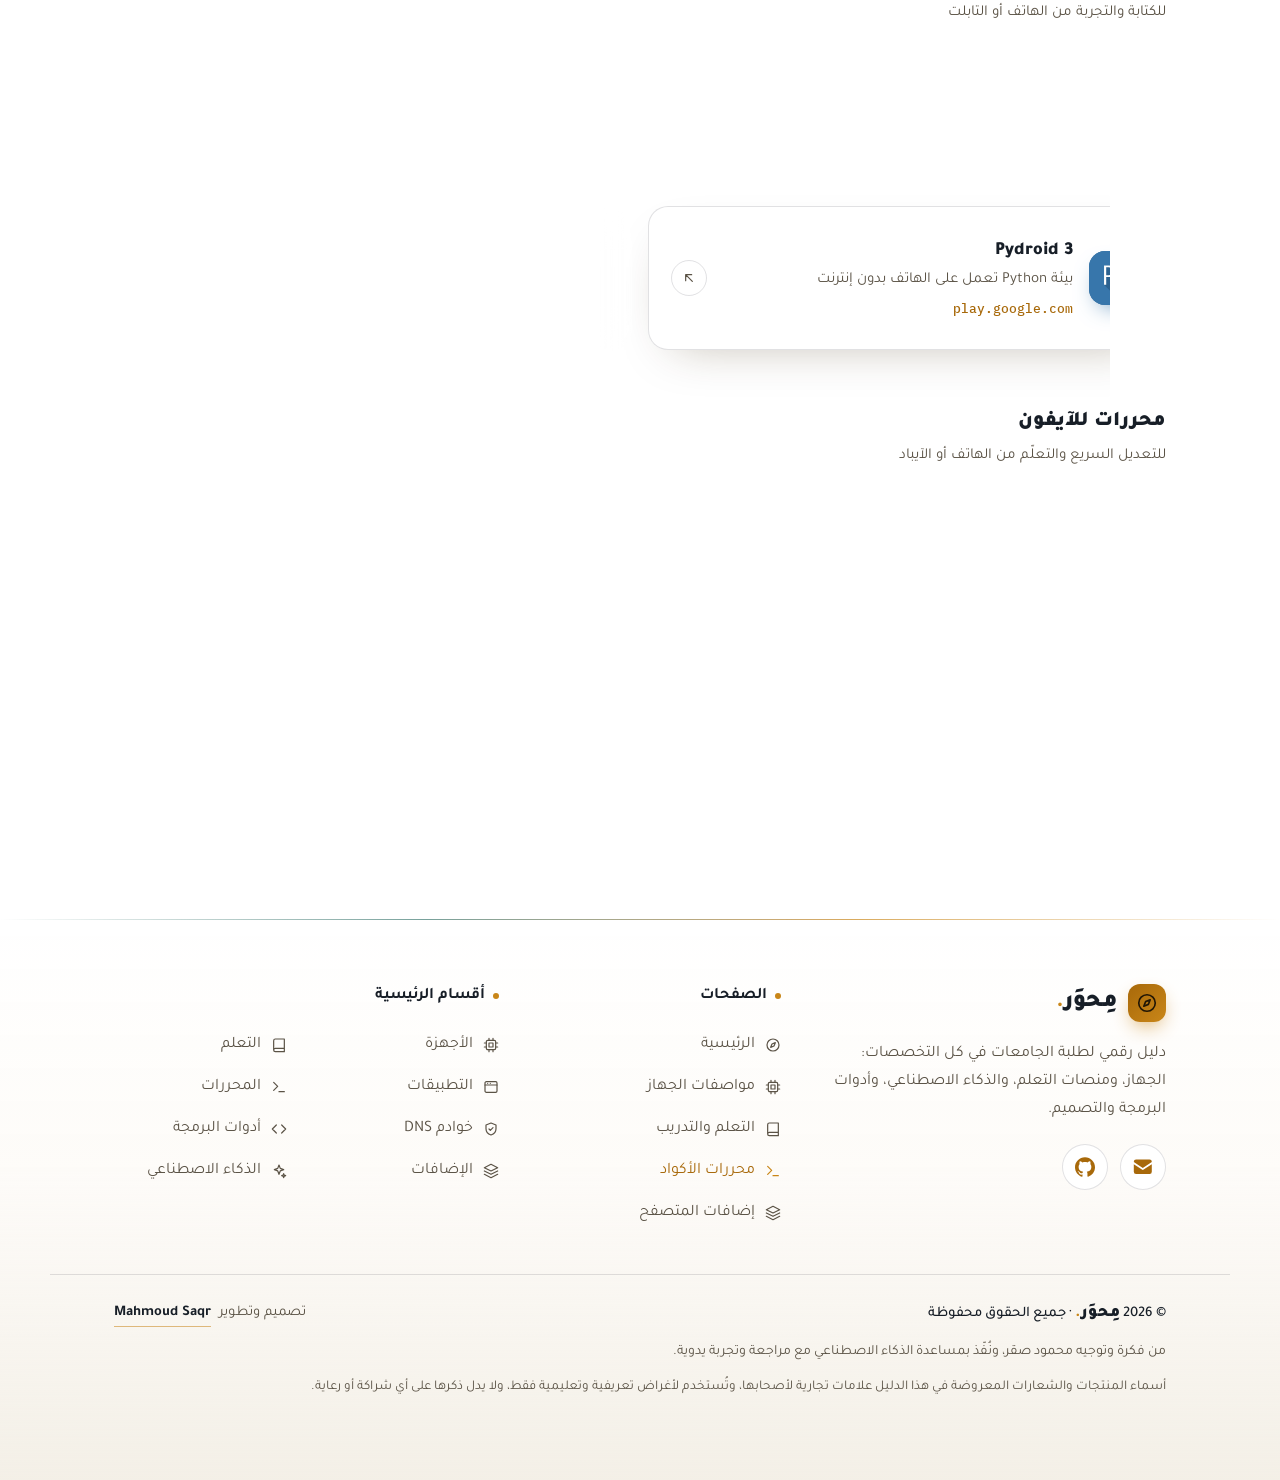
==== commit 340cb492: "Side menu: same items and links as the footer; reliable #section links" ====
--- a/editors.html
+++ b/editors.html
@@ -110,6 +110,8 @@
       <a href="index.html#apps"><svg class="i"><use href="#window"/></svg>التطبيقات</a>
       <a href="index.html#dns"><svg class="i"><use href="#shield"/></svg>خوادم DNS</a>
       <a href="index.html#extensions"><svg class="i"><use href="#layers"/></svg>الإضافات</a>
+      <a href="index.html#platforms"><svg class="i"><use href="#book"/></svg>التعلم</a>
+      <a href="index.html#editors"><svg class="i"><use href="#terminal"/></svg>المحررات</a>
       <a href="index.html#tools"><svg class="i"><use href="#code"/></svg>أدوات البرمجة</a>
       <a href="index.html#ai"><svg class="i"><use href="#sparkles"/></svg>الذكاء الاصطناعي</a>
 </div>
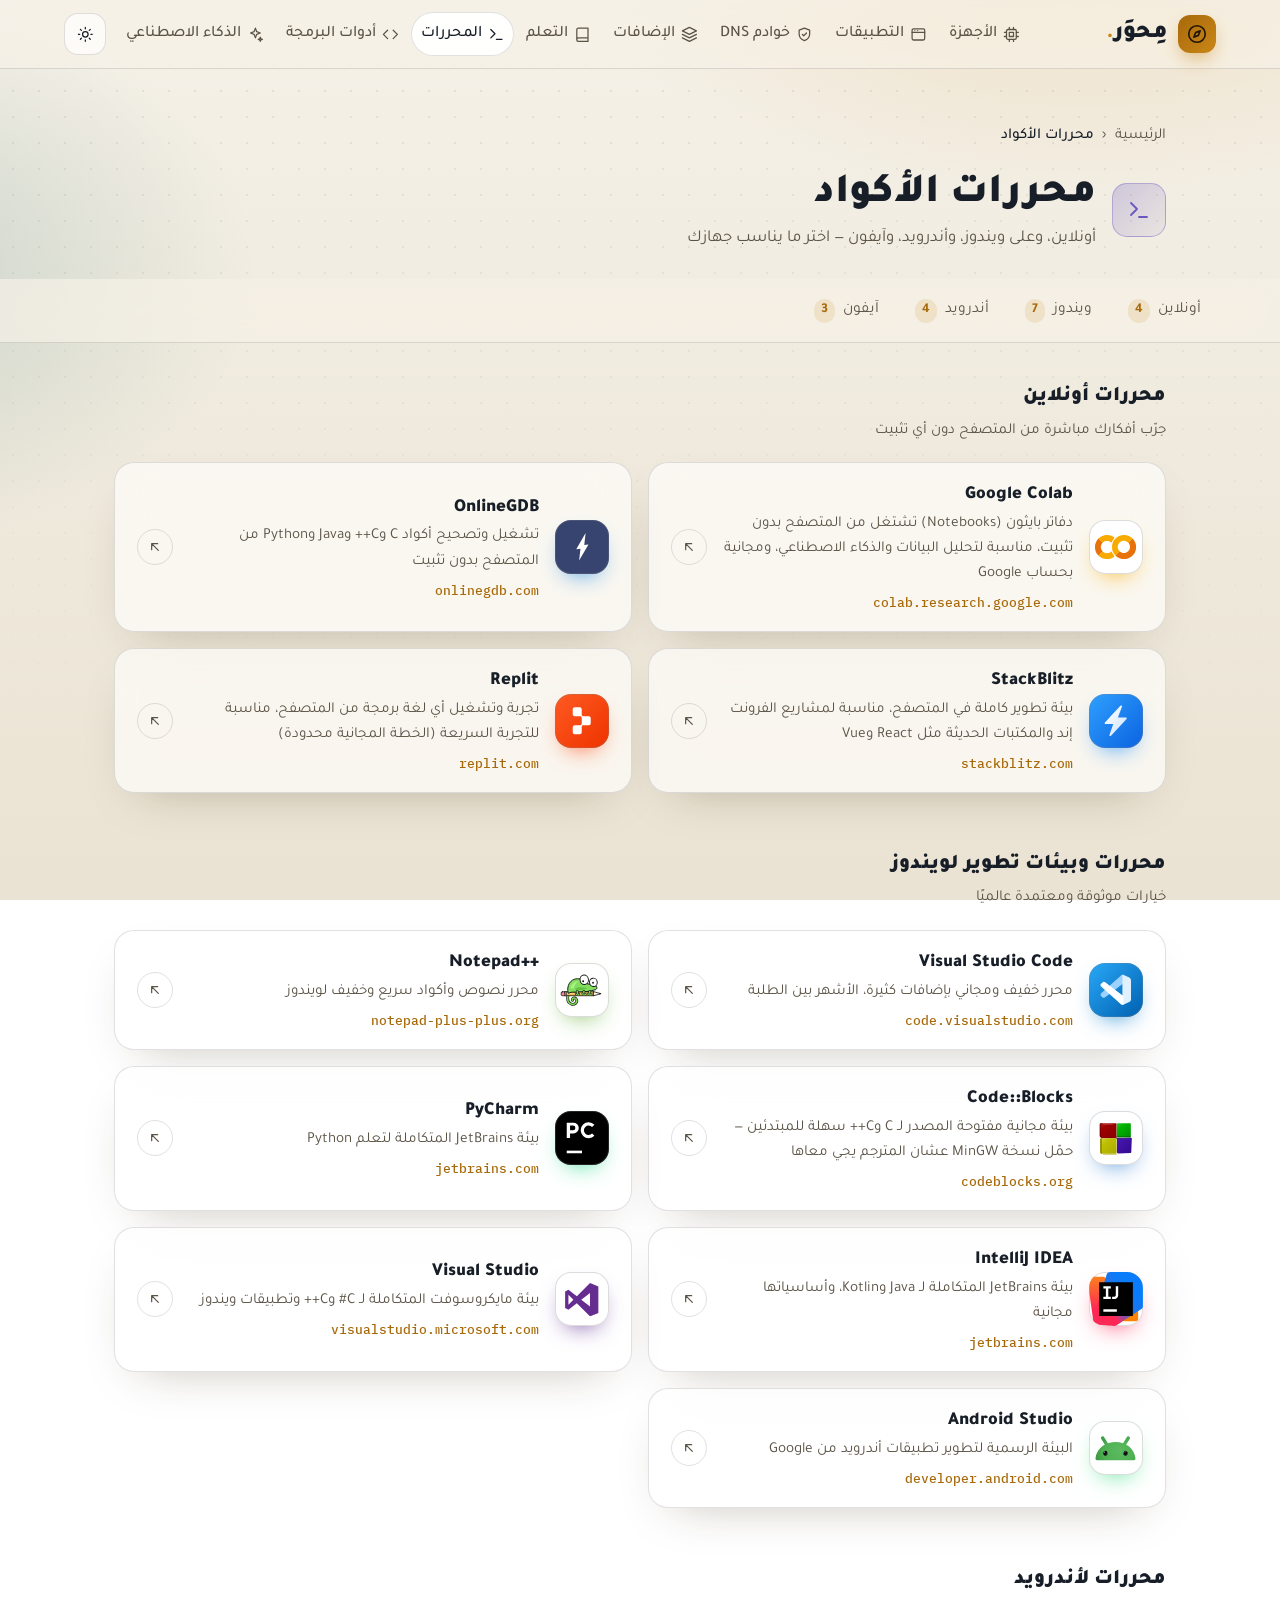
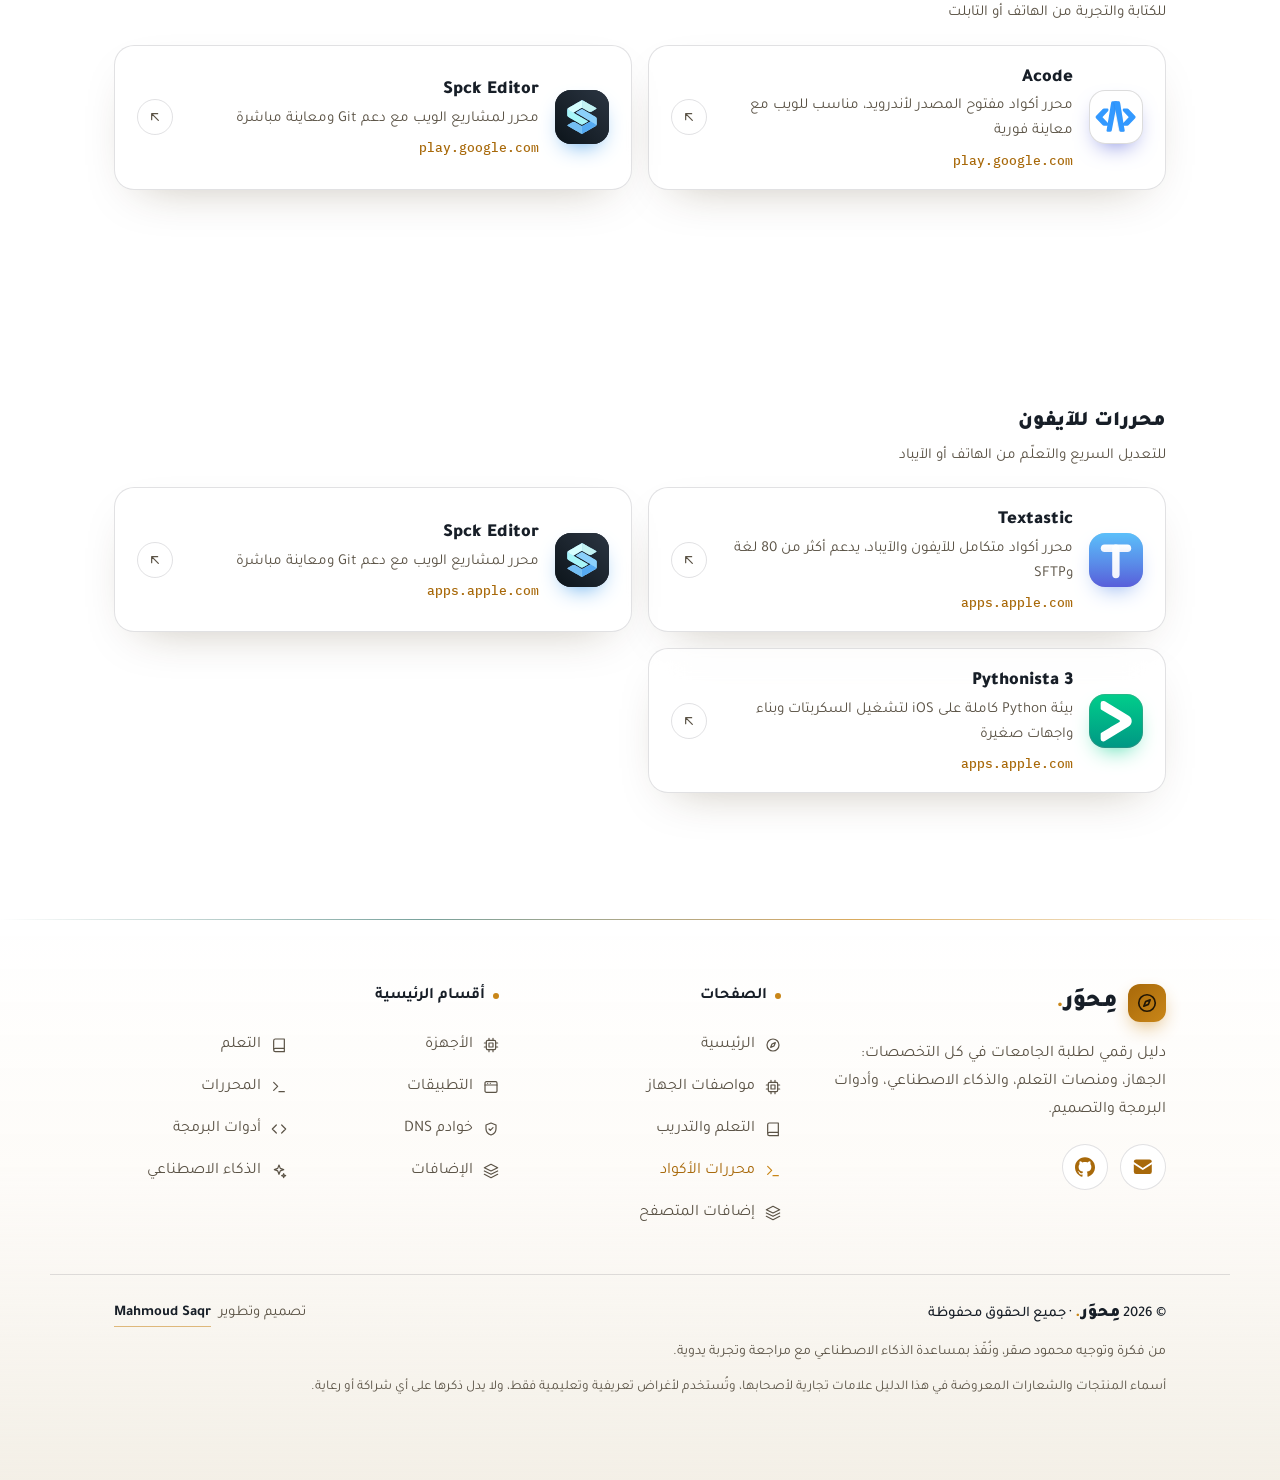
==== commit a6ba67ae: "Side menu now mirrors the header nav items and links on every page" ====
--- a/editors.html
+++ b/editors.html
@@ -99,19 +99,12 @@
 </header>
 
 <div class="drawer" id="drawer">
-      <p class="dhead">الصفحات</p>
-      <a href="index.html"><svg class="i"><use href="#compass"/></svg>الرئيسية</a>
-      <a href="specs.html"><svg class="i"><use href="#cpu"/></svg>مواصفات الجهاز</a>
-      <a href="learn.html"><svg class="i"><use href="#book"/></svg>التعلم والتدريب</a>
-      <a href="editors.html" aria-current="page"><svg class="i"><use href="#terminal"/></svg>محررات الأكواد</a>
-      <a href="extensions.html"><svg class="i"><use href="#layers"/></svg>إضافات المتصفح</a>
-      <p class="dhead">أقسام الصفحة الرئيسية</p>
-      <a href="index.html#hardware"><svg class="i"><use href="#cpu"/></svg>الأجهزة</a>
+      <a href="specs.html"><svg class="i"><use href="#cpu"/></svg>الأجهزة</a>
       <a href="index.html#apps"><svg class="i"><use href="#window"/></svg>التطبيقات</a>
       <a href="index.html#dns"><svg class="i"><use href="#shield"/></svg>خوادم DNS</a>
-      <a href="index.html#extensions"><svg class="i"><use href="#layers"/></svg>الإضافات</a>
-      <a href="index.html#platforms"><svg class="i"><use href="#book"/></svg>التعلم</a>
-      <a href="index.html#editors"><svg class="i"><use href="#terminal"/></svg>المحررات</a>
+      <a href="extensions.html"><svg class="i"><use href="#layers"/></svg>الإضافات</a>
+      <a href="learn.html"><svg class="i"><use href="#book"/></svg>التعلم</a>
+      <a href="index.html#editors" aria-current="page"><svg class="i"><use href="#terminal"/></svg>المحررات</a>
       <a href="index.html#tools"><svg class="i"><use href="#code"/></svg>أدوات البرمجة</a>
       <a href="index.html#ai"><svg class="i"><use href="#sparkles"/></svg>الذكاء الاصطناعي</a>
 </div>
